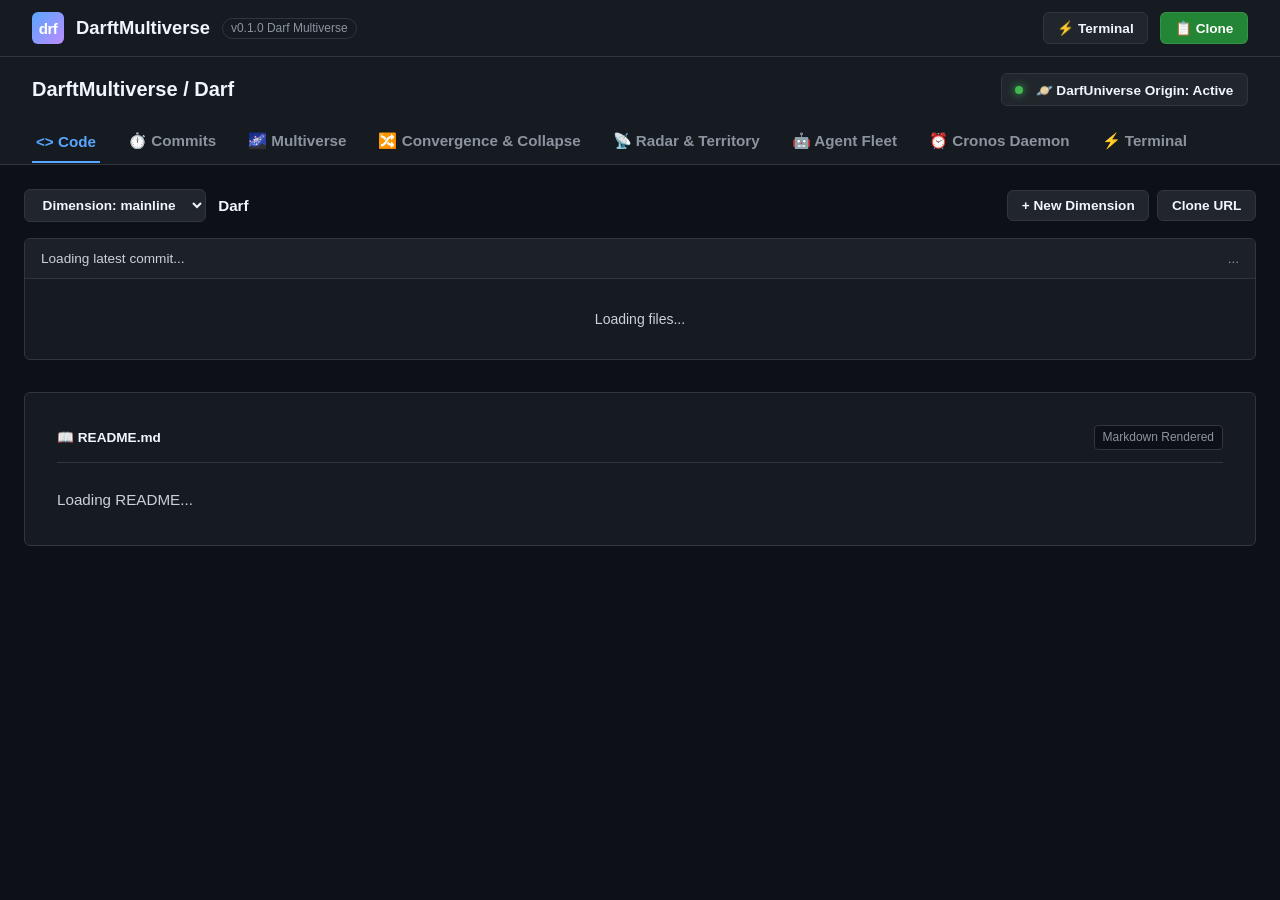
==== crates/daft-cli/src/commands/dashboard.html @ a82fa3f3 "feat(gui): enhance Markdown rendering with full offline GFM parser, tables, code blocks, and Preview" ====
<!DOCTYPE html>
<html lang="en">
<head>
    <meta charset="UTF-8">
    <meta name="viewport" content="width=device-width, initial-scale=1.0">
    <title>DarftMultiverse</title>
    <style>
        :root {
            --bg: #0d1117;
            --header-bg: #161b22;
            --border: #30363d;
            --accent: #58a6ff;
            --accent-glow: rgba(88, 166, 255, 0.25);
            --quantum-violet: #bc8cff;
            --text: #c9d1d9;
            --text-heading: #f0f6fc;
            --text-muted: #8b949e;
            --btn-bg: #21262d;
            --btn-hover: #30363d;
            --btn-primary: #238636;
            --btn-primary-hover: #2ea043;
            --card-bg: #161b22;
            --danger: #f85149;
            --danger-bg: rgba(248, 81, 73, 0.15);
            --success: #3fb950;
            --success-bg: rgba(63, 185, 80, 0.15);
            --code-bg: #0d1117;
        }
        * { box-sizing: border-box; margin: 0; padding: 0; font-family: -apple-system, BlinkMacSystemFont, "Segoe UI", Helvetica, Arial, sans-serif; }
        body { background: var(--bg); color: var(--text); min-height: 100vh; display: flex; flex-direction: column; }

        .gitea-navbar {
            background: var(--header-bg);
            border-bottom: 1px solid var(--border);
            padding: 0.75rem 2rem;
            display: flex;
            justify-content: space-between;
            align-items: center;
        }
        .brand { display: flex; align-items: center; gap: 0.75rem; text-decoration: none; color: var(--text-heading); }
        .brand-logo {
            width: 32px; height: 32px;
            background: linear-gradient(135deg, var(--accent), var(--quantum-violet));
            border-radius: 6px;
            display: flex; align-items: center; justify-content: center;
            font-weight: 800; font-size: 0.95rem; color: #fff;
            letter-spacing: -0.5px;
        }
        .repo-title { font-size: 1.15rem; font-weight: 700; display: flex; align-items: center; gap: 0.5rem; }
        .repo-badge { font-size: 0.75rem; border: 1px solid var(--border); padding: 0.15rem 0.5rem; border-radius: 12px; color: var(--text-muted); }

        .repo-header {
            background: var(--header-bg);
            border-bottom: 1px solid var(--border);
            padding: 1rem 2rem 0 2rem;
        }
        .repo-meta-bar { display: flex; justify-content: space-between; align-items: center; margin-bottom: 1rem; }
        .repo-path { font-size: 1.25rem; font-weight: 700; color: var(--text-heading); }
        .repo-path span { color: var(--text-muted); font-weight: 400; }

        .gitea-tabs {
            display: flex;
            gap: 1.5rem;
            border-bottom: 1px solid transparent;
            overflow-x: auto;
        }
        .tab-btn {
            background: transparent;
            border: none;
            border-bottom: 2px solid transparent;
            color: var(--text-muted);
            font-size: 0.95rem;
            font-weight: 600;
            padding: 0.65rem 0.25rem;
            cursor: pointer;
            display: flex; align-items: center; gap: 0.4rem;
            transition: all 0.2s;
            white-space: nowrap;
        }
        .tab-btn:hover { color: var(--text-heading); }
        .tab-btn.active {
            color: var(--accent);
            border-bottom-color: var(--accent);
        }

        .main-container {
            flex: 1;
            max-width: 1400px;
            width: 100%;
            margin: 1.5rem auto;
            padding: 0 1.5rem;
        }

        .tab-content { display: none; }
        .tab-content.active { display: block; }

        .toolbar {
            display: flex;
            justify-content: space-between;
            align-items: center;
            margin-bottom: 1rem;
            flex-wrap: wrap; gap: 0.75rem;
        }
        .btn {
            background: var(--btn-bg);
            border: 1px solid var(--border);
            color: var(--text-heading);
            padding: 0.45rem 0.85rem;
            border-radius: 6px;
            font-size: 0.85rem;
            font-weight: 600;
            cursor: pointer;
            display: inline-flex; align-items: center; gap: 0.4rem;
            transition: background 0.15s;
        }
        .btn:hover { background: var(--btn-hover); }
        .btn-primary { background: var(--btn-primary); border-color: rgba(240, 246, 252, 0.1); color: #fff; }
        .btn-primary:hover { background: var(--btn-primary-hover); }
        .btn-danger { background: #b62324; border-color: transparent; color: #fff; }

        select.btn { outline: none; }

        .file-box {
            border: 1px solid var(--border);
            border-radius: 6px;
            background: var(--card-bg);
            overflow: hidden;
            margin-bottom: 2rem;
        }
        .file-box-header {
            background: #1c2128;
            padding: 0.75rem 1rem;
            border-bottom: 1px solid var(--border);
            display: flex; justify-content: space-between; align-items: center;
            font-size: 0.85rem;
        }
        .file-table {
            width: 100%;
            border-collapse: collapse;
            font-size: 0.875rem;
        }
        .file-table tr {
            border-bottom: 1px solid var(--border);
            transition: background 0.1s;
        }
        .file-table tr:last-child { border-bottom: none; }
        .file-table tr:hover { background: #1f242c; }
        .file-table td { padding: 0.6rem 1rem; vertical-align: middle; }
        .file-icon { width: 20px; text-align: center; color: var(--text-muted); font-size: 1.05rem; }
        .file-name { font-weight: 500; cursor: pointer; color: var(--accent); }
        .file-name:hover { text-decoration: underline; }
        .file-size { color: var(--text-muted); font-size: 0.8rem; text-align: right; }

        .breadcrumbs {
            display: flex; align-items: center; gap: 0.35rem;
            font-size: 0.95rem; font-weight: 600; color: var(--text-heading);
        }
        .breadcrumb-link { color: var(--accent); cursor: pointer; text-decoration: none; }
        .breadcrumb-link:hover { text-decoration: underline; }

        .code-viewer {
            background: var(--code-bg);
            border: 1px solid var(--border);
            border-radius: 6px;
            overflow: hidden;
            margin-bottom: 2rem;
        }
        .code-header {
            background: #161b22;
            padding: 0.65rem 1rem;
            border-bottom: 1px solid var(--border);
            display: flex; justify-content: space-between; align-items: center;
            font-size: 0.85rem;
        }
        pre.code-content {
            padding: 1rem;
            overflow-x: auto;
            font-family: "SFMono-Regular", Consolas, "Liberation Mono", Menlo, monospace;
            font-size: 0.85rem;
            line-height: 1.5;
            color: #f0f6fc;
        }

        .commit-list { display: flex; flex-direction: column; gap: 0.5rem; }
        .commit-item {
            background: var(--card-bg);
            border: 1px solid var(--border);
            border-radius: 6px;
            padding: 0.85rem 1.25rem;
            display: flex; justify-content: space-between; align-items: center;
            transition: border-color 0.15s;
        }
        .commit-item:hover { border-color: var(--accent); }
        .commit-title { font-weight: 600; color: var(--text-heading); font-size: 0.95rem; margin-bottom: 0.25rem; }
        .commit-meta { font-size: 0.8rem; color: var(--text-muted); }
        .commit-sha {
            font-family: monospace;
            background: rgba(110, 118, 129, 0.2);
            padding: 0.2rem 0.5rem;
            border-radius: 4px;
            font-size: 0.8rem;
            color: var(--accent);
            border: 1px solid var(--border);
        }

        .diff-container {
            background: #0d1117;
            border: 1px solid var(--border);
            border-radius: 6px;
            overflow: hidden;
            margin-top: 1rem;
            font-family: monospace;
            font-size: 0.85rem;
        }
        .diff-header {
            background: #161b22;
            padding: 0.6rem 1rem;
            border-bottom: 1px solid var(--border);
            font-weight: 600;
            display: flex; justify-content: space-between; align-items: center;
        }
        .diff-content {
            padding: 1rem;
            overflow-x: auto;
            white-space: pre-wrap;
            line-height: 1.45;
        }
        .diff-add { background: var(--success-bg); color: #7ee787; display: block; }
        .diff-del { background: var(--danger-bg); color: #ffa198; display: block; }
        .diff-hunk { color: var(--quantum-violet); font-weight: bold; display: block; }

        .terminal-box {
            background: #000;
            border: 1px solid var(--border);
            border-radius: 6px;
            overflow: hidden;
            display: flex; flex-direction: column;
            height: 520px;
        }
        .terminal-header {
            background: #161b22;
            padding: 0.5rem 1rem;
            font-size: 0.8rem;
            border-bottom: 1px solid var(--border);
            display: flex; justify-content: space-between; align-items: center;
        }
        .terminal-body {
            flex: 1;
            padding: 1rem;
            overflow-y: auto;
            font-family: monospace;
            font-size: 0.85rem;
            color: #58a6ff;
            white-space: pre-wrap;
            line-height: 1.5;
        }
        .terminal-input-row {
            display: flex;
            background: #0d1117;
            border-top: 1px solid var(--border);
            padding: 0.5rem 0.75rem;
        }
        .term-input {
            flex: 1;
            background: transparent;
            border: none;
            color: #fff;
            font-family: monospace;
            font-size: 0.9rem;
            outline: none;
        }

        .readme-box {
            border: 1px solid var(--border);
            border-radius: 6px;
            background: var(--card-bg);
            padding: 2rem;
            margin-top: 2rem;
            line-height: 1.6;
        }

        /* Gitea/GitHub-grade Markdown Styling */
        .markdown-body {
            color: var(--text);
            font-size: 0.95rem;
            line-height: 1.7;
            word-wrap: break-word;
        }
        .markdown-body h1, .markdown-body h2, .markdown-body h3, .markdown-body h4 {
            color: var(--text-heading);
            font-weight: 600;
            margin-top: 1.75rem;
            margin-bottom: 0.85rem;
            line-height: 1.3;
        }
        .markdown-body h1 {
            font-size: 1.8rem;
            border-bottom: 1px solid var(--border);
            padding-bottom: 0.5rem;
        }
        .markdown-body h2 {
            font-size: 1.35rem;
            border-bottom: 1px solid var(--border);
            padding-bottom: 0.4rem;
        }
        .markdown-body h3 { font-size: 1.15rem; }
        .markdown-body h4 { font-size: 1rem; }
        .markdown-body p { margin-top: 0; margin-bottom: 1rem; }
        .markdown-body a { color: var(--accent); text-decoration: none; }
        .markdown-body a:hover { text-decoration: underline; }
        .markdown-body strong { color: var(--text-heading); font-weight: 600; }
        .markdown-body hr { border: none; border-top: 1px solid var(--border); margin: 2rem 0; }

        /* Tables */
        .markdown-body .table-container {
            overflow-x: auto;
            margin: 1.25rem 0;
            border: 1px solid var(--border);
            border-radius: 6px;
        }
        .markdown-body table {
            border-collapse: collapse;
            width: 100%;
            display: table;
        }
        .markdown-body th, .markdown-body td {
            padding: 8px 14px;
            border: 1px solid var(--border);
            font-size: 0.9rem;
        }
        .markdown-body th {
            background-color: var(--header-bg);
            color: var(--text-heading);
            font-weight: 600;
        }
        .markdown-body tr:nth-child(2n) {
            background-color: rgba(255, 255, 255, 0.02);
        }

        /* Code Blocks */
        .markdown-body .code-block-wrapper {
            margin: 1.25rem 0;
            border-radius: 6px;
            border: 1px solid var(--border);
            background: #0d1117;
            overflow: hidden;
        }
        .markdown-body .code-block-header {
            display: flex;
            justify-content: space-between;
            align-items: center;
            background: #161b22;
            padding: 0.4rem 0.75rem;
            font-size: 0.75rem;
            color: var(--text-muted);
            border-bottom: 1px solid var(--border);
            font-family: monospace;
        }
        .markdown-body .code-copy-btn {
            background: var(--btn-bg);
            border: 1px solid var(--border);
            color: var(--text);
            padding: 2px 8px;
            border-radius: 4px;
            font-size: 0.75rem;
            cursor: pointer;
        }
        .markdown-body .code-copy-btn:hover {
            background: var(--btn-hover);
            color: #fff;
        }
        .markdown-body pre {
            padding: 1rem;
            margin: 0;
            overflow-x: auto;
            font-family: ui-monospace, SFMono-Regular, Menlo, Monaco, Consolas, monospace;
            font-size: 0.85rem;
            line-height: 1.5;
            color: #e6edf3;
        }
        .markdown-body code {
            font-family: ui-monospace, SFMono-Regular, Menlo, Monaco, Consolas, monospace;
            font-size: 0.85em;
            background: rgba(110, 118, 129, 0.2);
            padding: 0.2em 0.4em;
            border-radius: 4px;
            color: #f0f6fc;
        }
        .markdown-body pre code {
            background: transparent;
            padding: 0;
            border-radius: 0;
        }

        /* Lists */
        .markdown-body ul, .markdown-body ol {
            padding-left: 2rem;
            margin-bottom: 1rem;
        }
        .markdown-body li { margin-bottom: 0.25rem; }
        .markdown-body li.task-list-item {
            list-style-type: none;
            margin-left: -1.25rem;
            display: flex;
            align-items: center;
            gap: 0.5rem;
        }

        /* Blockquotes & Alerts */
        .markdown-body blockquote {
            margin: 1rem 0;
            padding: 0.5rem 1rem;
            border-left: 4px solid var(--border);
            color: var(--text-muted);
            background: rgba(110, 118, 129, 0.05);
            border-radius: 0 6px 6px 0;
        }
        .markdown-body .markdown-alert {
            margin: 1.25rem 0;
            padding: 0.85rem 1rem;
            border-left: 4px solid;
            border-radius: 0 6px 6px 0;
        }
        .markdown-body .alert-title {
            font-weight: 600;
            margin-bottom: 0.35rem;
            font-size: 0.9rem;
        }
        .markdown-body .alert-note {
            border-left-color: #58a6ff;
            background: rgba(56, 139, 253, 0.1);
        }
        .markdown-body .alert-note .alert-title { color: #58a6ff; }
        .markdown-body .alert-tip {
            border-left-color: #3fb950;
            background: rgba(63, 185, 80, 0.1);
        }
        .markdown-body .alert-tip .alert-title { color: #3fb950; }
        .markdown-body .alert-important {
            border-left-color: #bc8cff;
            background: rgba(188, 140, 255, 0.1);
        }
        .markdown-body .alert-important .alert-title { color: #bc8cff; }
        .markdown-body .alert-warning {
            border-left-color: #d29922;
            background: rgba(210, 153, 34, 0.1);
        }
        .markdown-body .alert-warning .alert-title { color: #d29922; }
        .markdown-body .alert-caution {
            border-left-color: #f85149;
            background: rgba(248, 81, 73, 0.1);
        }
        .markdown-body .alert-caution .alert-title { color: #f85149; }

        /* Images & Badges */
        .markdown-body img {
            max-width: 100%;
            border-radius: 4px;
            vertical-align: middle;
            margin: 0.25rem 0;
        }

        /* Toggle button styling */
        .toggle-btn {
            background: transparent;
            border: none;
            color: var(--text-muted);
            padding: 0.25rem 0.75rem;
            font-size: 0.8rem;
            cursor: pointer;
            border-radius: 4px;
        }
        .toggle-btn:hover { color: var(--text-heading); }
        .toggle-btn.active {
            background: var(--btn-bg);
            color: var(--text-heading);
            font-weight: 600;
        }

        .badge-live {
            display: inline-block; width: 8px; height: 8px; border-radius: 50%;
            background: var(--success); margin-right: 6px;
            box-shadow: 0 0 8px var(--success);
        }
    </style>
</head>
<body>
    <!-- Top Navbar (Gitea-style) -->
    <nav class="gitea-navbar">
        <a href="/" class="brand">
            <div class="brand-logo">drf</div>
            <div class="repo-title">DarftMultiverse</div>
            <span class="repo-badge">v0.1.0 Darf Multiverse</span>
        </a>
        <div style="display: flex; align-items: center; gap: 0.75rem;">
            <button class="btn" onclick="switchTab('terminal')">⚡ Terminal</button>
            <button class="btn btn-primary" onclick="copyClone()">📋 Clone</button>
        </div>
    </nav>

    <!-- Repo Subheader -->
    <header class="repo-header">
        <div class="repo-meta-bar">
            <div class="repo-path">
                DarftMultiverse / <strong>Darf</strong>
            </div>
            <div>
                <span class="btn" style="cursor: default;"><span class="badge-live"></span>🪐 DarfUniverse Origin: Active</span>
            </div>
        </div>

        <!-- Gitea Tabs -->
        <div class="gitea-tabs">
            <button class="tab-btn active" id="tab-code" onclick="switchTab('code')">&lt;&gt; Code</button>
            <button class="tab-btn" id="tab-commits" onclick="switchTab('commits')">⏱️ Commits</button>
            <button class="tab-btn" id="tab-multiverse" onclick="switchTab('multiverse')">🌌 Multiverse</button>
            <button class="tab-btn" id="tab-convergence" onclick="switchTab('convergence')">🔀 Convergence &amp; Collapse</button>
            <button class="tab-btn" id="tab-radar" onclick="switchTab('radar')">📡 Radar &amp; Territory</button>
            <button class="tab-btn" id="tab-agents" onclick="switchTab('agents')">🤖 Agent Fleet</button>
            <button class="tab-btn" id="tab-cronos" onclick="switchTab('cronos')">⏰ Cronos Daemon</button>
            <button class="tab-btn" id="tab-terminal" onclick="switchTab('terminal')">⚡ Terminal</button>
        </div>
    </header>

    <!-- Main Tab Viewers -->
    <main class="main-container">
        <!-- TAB 1: CODE BROWSER (Gitea-style) -->
        <section id="view-code" class="tab-content active">
            <div class="toolbar">
                <div style="display: flex; align-items: center; gap: 0.75rem;">
                    <!-- Dimension Switcher Dropdown -->
                    <select class="btn" id="dimSelect" onchange="changeDimension(this.value)">
                        <option value="mainline">Dimension: mainline</option>
                    </select>
                    <!-- Breadcrumbs -->
                    <div class="breadcrumbs" id="breadcrumbsBar">
                        <span>Darf</span>
                    </div>
                </div>
                <div style="display: flex; gap: 0.5rem;">
                    <button class="btn" onclick="promptNewDim()">+ New Dimension</button>
                    <button class="btn" onclick="copyCloneCmd()">Clone URL</button>
                </div>
            </div>

            <!-- File Table / Code View -->
            <div id="fileBrowserView" class="file-box">
                <div class="file-box-header">
                    <span id="latestCommitHeader">Loading latest commit...</span>
                    <span id="fileCountBadge" style="color: var(--text-muted);">...</span>
                </div>
                <table class="file-table" id="fileTable">
                    <tbody>
                        <tr><td colspan="3" style="text-align: center; padding: 2rem;">Loading files...</td></tr>
                    </tbody>
                </table>
            </div>

            <!-- Single File Blob Viewer (Hidden by default) -->
            <div id="codeViewer" class="code-viewer" style="display: none;">
                <div class="code-header">
                    <div style="display: flex; align-items: center; gap: 0.75rem;">
                        <span id="codeFileName" style="font-weight: 600;">file</span>
                        <div id="mdViewToggle" style="display: none; background: var(--bg); border: 1px solid var(--border); border-radius: 6px; overflow: hidden; padding: 2px;">
                            <button class="toggle-btn active" id="btnPreview" onclick="setMarkdownMode('preview')">👁️ Preview</button>
                            <button class="toggle-btn" id="btnRaw" onclick="setMarkdownMode('raw')">📝 Source</button>
                        </div>
                    </div>
                    <div>
                        <span id="codeFileMeta" style="color: var(--text-muted); margin-right: 1rem;"></span>
                        <button class="btn" style="padding: 0.2rem 0.5rem; font-size: 0.75rem;" onclick="copyCodeContent()">Copy</button>
                        <button class="btn" style="padding: 0.2rem 0.5rem; font-size: 0.75rem;" onclick="closeCodeViewer()">Close</button>
                    </div>
                </div>
                <div id="markdownContent" class="markdown-body" style="display: none; padding: 2rem; background: var(--card-bg); border-top: 1px solid var(--border);"></div>
                <pre class="code-content" id="codeContent"></pre>
            </div>

            <!-- Rendered Readme -->
            <div class="readme-box" id="readmeSection">
                <div style="display: flex; justify-content: space-between; align-items: center; font-size: 0.85rem; color: var(--text-muted); margin-bottom: 1.5rem; border-bottom: 1px solid var(--border); padding-bottom: 0.75rem;">
                    <span style="font-weight: 600; color: var(--text-heading);">📖 README.md</span>
                    <span style="font-size: 0.75rem; color: var(--text-muted); background: var(--bg); border: 1px solid var(--border); padding: 2px 8px; border-radius: 4px;">Markdown Rendered</span>
                </div>
                <div id="readmeBody" class="markdown-body">Loading README...</div>
            </div>
        </section>

        <!-- TAB 2: COMMITS (Gitea-style) -->
        <section id="view-commits" class="tab-content">
            <div class="toolbar">
                <div style="font-size: 1.1rem; font-weight: 600;">Commit History</div>
                <button class="btn" onclick="loadCommits()">Refresh</button>
            </div>
            <div class="commit-list" id="commitList">
                <div style="padding: 2rem; text-align: center; color: var(--text-muted);">Loading commits...</div>
            </div>
            <div id="diffViewerBox" class="diff-container" style="display: none;">
                <div class="diff-header">
                    <span id="diffViewerTitle">Commit Myers Diff</span>
                    <button class="btn" style="padding: 0.2rem 0.5rem; font-size: 0.75rem;" onclick="closeDiffViewer()">Close</button>
                </div>
                <div class="diff-content" id="diffViewerContent"></div>
            </div>
        </section>

        <!-- TAB 3: MULTIVERSE GRAPH -->
        <section id="view-multiverse" class="tab-content">
            <div class="toolbar">
                <div style="font-size: 1.1rem; font-weight: 600;">Multiverse Spacetime DAG</div>
                <div style="display: flex; gap: 0.5rem;">
                    <button class="btn" onclick="runCmd('timeline')">drf timeline</button>
                    <button class="btn" onclick="promptNewDim()">+ New Dimension</button>
                    <button class="btn" onclick="runCmd('collapse')">Collapse Wavefunction</button>
                </div>
            </div>
            <div style="height: 440px; background: #050811; border: 1px solid var(--border); border-radius: 6px; position: relative;">
                <canvas id="multiverseCanvas" style="width: 100%; height: 100%;"></canvas>
            </div>
        </section>

        <!-- TAB 4: CONVERGENCE & COLLAPSE (PR EQUIVALENT) -->
        <section id="view-convergence" class="tab-content">
            <div class="toolbar">
                <div style="font-size: 1.1rem; font-weight: 600;">Parallel Convergence &amp; Wavefunction Collapse</div>
                <div style="display: flex; gap: 0.5rem;">
                    <button class="btn" onclick="runCmd('foresee')">🔮 Dry-Run Conflict Check</button>
                </div>
            </div>
            <div style="display: grid; grid-template-columns: 1fr 1fr; gap: 1.5rem;">
                <div class="file-box" style="padding: 1.5rem;">
                    <h3 style="margin-bottom: 0.75rem;">🌌 Wavefunction Collapse</h3>
                    <p style="font-size: 0.85rem; color: var(--text-muted); margin-bottom: 1.25rem;">
                        Collapse all concurrent active dimensions down into mainline, applying 3-way reconciliation across spacetime.
                    </p>
                    <button class="btn btn-primary" onclick="runCmd('collapse')">Execute drf collapse</button>
                </div>
                <div class="file-box" style="padding: 1.5rem;">
                    <h3 style="margin-bottom: 0.75rem;">🔀 Multi-Dimension Convergence</h3>
                    <p style="font-size: 0.85rem; color: var(--text-muted); margin-bottom: 1.25rem;">
                        Converge specific parallel dimensions into a unified target branch.
                    </p>
                    <div style="display: flex; gap: 0.5rem; margin-bottom: 1rem;">
                        <input type="text" id="convergeSourceInput" class="btn" style="flex: 1; text-align: left;" placeholder="Source dimension (e.g. agent-quantum)">
                        <input type="text" id="convergeTargetInput" class="btn" style="flex: 1; text-align: left;" placeholder="Target (e.g. mainline)">
                    </div>
                    <button class="btn" onclick="executeConverge()">Execute drf converge</button>
                </div>
            </div>
        </section>

        <!-- TAB 5: RADAR & TERRITORY -->
        <section id="view-radar" class="tab-content">
            <div class="toolbar">
                <div style="font-size: 1.1rem; font-weight: 600;">Cross-Dimensional Radar &amp; Territory Claims</div>
                <div style="display: flex; gap: 0.5rem;">
                    <button class="btn" onclick="runCmd('radar --hot')">📡 Radar --hot</button>
                    <button class="btn" onclick="runCmd('foresee')">🔮 Foresee</button>
                    <button class="btn" onclick="runCmd('entropy')">⚡ Entropy</button>
                    <button class="btn" onclick="promptClaim()">🔒 Claim Path</button>
                    <button class="btn" onclick="promptFence()">🚧 Fence Path</button>
                </div>
            </div>
            <div style="display: grid; grid-template-columns: 1fr 1fr; gap: 1.5rem;">
                <div class="file-box" style="padding: 1.25rem;">
                    <h3 style="margin-bottom: 0.75rem;">🔒 Claimed Territories</h3>
                    <div id="territoryClaimsList" style="font-size: 0.85rem; color: var(--text-muted); line-height: 1.6;">None</div>
                </div>
                <div class="file-box" style="padding: 1.25rem;">
                    <h3 style="margin-bottom: 0.75rem;">🚧 Boundary Fences</h3>
                    <div id="territoryFencesList" style="font-size: 0.85rem; color: var(--text-muted); line-height: 1.6;">None</div>
                </div>
            </div>
        </section>

        <!-- TAB 6: AGENT FLEET -->
        <section id="view-agents" class="tab-content">
            <div class="toolbar">
                <div style="font-size: 1.1rem; font-weight: 600;">AI &amp; Human Agent Fleet</div>
                <div style="display: flex; gap: 0.5rem;">
                    <button class="btn" onclick="promptRegisterAgent()">+ Register Agent</button>
                    <button class="btn" onclick="promptSendMessage()">✉️ Dispatch Message</button>
                </div>
            </div>
            <div class="file-box" id="agentFleetBox" style="padding: 1rem;">
                Loading fleet...
            </div>
        </section>

        <!-- TAB 7: CRONOS DAEMON -->
        <section id="view-cronos" class="tab-content">
            <div class="toolbar">
                <div style="font-size: 1.1rem; font-weight: 600;">Cronos Autonomous 3-Way Sync Daemon</div>
                <div style="display: flex; gap: 0.5rem;">
                    <button class="btn btn-primary" onclick="runCmd('cronos start')">Start Daemon</button>
                    <button class="btn btn-danger" onclick="runCmd('cronos stop')">Stop Daemon</button>
                    <button class="btn" onclick="runCmd('cronos log')">View Event Log</button>
                </div>
            </div>
            <div class="file-box" style="padding: 1.5rem;">
                <p style="margin-bottom: 1rem; color: var(--text-muted);">Continuous 3-way tree convergence engine operating across parallel dimensions.</p>
                <div id="cronosStatusText" style="font-size: 0.95rem; margin-bottom: 1rem; font-weight: 600;">Daemon status: Checking...</div>
                <div style="background: #0d1117; padding: 1rem; border-radius: 6px; border: 1px solid var(--border); font-family: monospace; font-size: 0.85rem;">
                    Strategy: 3-way recursive continuous convergence<br>
                    State: Autonomous background observer
                </div>
            </div>
        </section>

        <!-- TAB 8: TERMINAL -->
        <section id="view-terminal" class="tab-content">
            <div class="terminal-box">
                <div class="terminal-header">
                    <span>⚡ DarftMultiverse Interactive Console</span>
                    <span id="termStatus" style="color: var(--success); font-weight: bold;">READY</span>
                </div>
                <div class="terminal-body" id="termBody">DarftMultiverse v0.1.0 Ready. Type any Darf command (e.g. status, radar, foresee, timeline, dimension)</div>
                <div class="terminal-input-row">
                    <span style="color: var(--quantum-violet); font-weight: 700; margin-right: 0.5rem;">drf$</span>
                    <input type="text" class="term-input" id="termInput" placeholder="Enter command..." autofocus>
                </div>
            </div>
        </section>
    </main>

    <script>
        let currentPath = "";
        let currentDim = "__ACTIVE_DIM__";
        const rawReadme = __README_JSON__;

        function switchTab(tabId) {
            document.querySelectorAll('.tab-btn').forEach(b => b.classList.remove('active'));
            document.querySelectorAll('.tab-content').forEach(c => c.classList.remove('active'));

            const btn = document.getElementById(`tab-${tabId}`);
            const view = document.getElementById(`view-${tabId}`);
            if (btn) btn.classList.add('active');
            if (view) view.classList.add('active');

            if (tabId === 'multiverse') {
                fetchState();
            } else if (tabId === 'commits') {
                loadCommits();
            }
        }

        async function loadTree(path = "") {
            currentPath = path;
            renderBreadcrumbs(path);
            try {
                const res = await fetch(`/api/tree?path=${encodeURIComponent(path)}`);
                const data = await res.json();
                const tbody = document.querySelector('#fileTable tbody');
                tbody.innerHTML = '';

                if (path !== "") {
                    const parentPath = path.includes('/') ? path.substring(0, path.lastIndexOf('/')) : '';
                    const tr = document.createElement('tr');
                    tr.innerHTML = `
                        <td class="file-icon">📁</td>
                        <td class="file-name" onclick="loadTree('${parentPath}')">..</td>
                        <td class="file-size"></td>
                    `;
                    tbody.appendChild(tr);
                }

                data.entries.forEach(e => {
                    const tr = document.createElement('tr');
                    tr.innerHTML = `
                        <td class="file-icon">${e.is_dir ? '📁' : '📄'}</td>
                        <td class="file-name" onclick="${e.is_dir ? `loadTree('${e.path}')` : `loadBlob('${e.path}')`}">${e.name}</td>
                        <td class="file-size">${e.is_dir ? '-' : formatBytes(e.size)}</td>
                    `;
                    tbody.appendChild(tr);
                });

                document.getElementById('fileCountBadge').textContent = `${data.entries.length} items`;
            } catch (err) {
                console.error("Failed to load tree:", err);
            }
        }

        function renderBreadcrumbs(path) {
            const bar = document.getElementById('breadcrumbsBar');
            bar.innerHTML = `<span class="breadcrumb-link" onclick="loadTree('')">Darf</span>`;
            if (!path) return;

            const parts = path.split('/');
            let accumulated = '';
            parts.forEach((p, idx) => {
                accumulated += (idx > 0 ? '/' : '') + p;
                const pathCopy = accumulated;
                bar.innerHTML += ` / <span class="breadcrumb-link" onclick="loadTree('${pathCopy}')">${p}</span>`;
            });
        }

        let currentBlobData = null;
        let currentBlobPath = null;
        let currentMarkdownMode = 'preview';

        async function loadBlob(filePath) {
            try {
                const res = await fetch(`/api/blob?path=${encodeURIComponent(filePath)}`);
                const data = await res.json();
                if (data.content !== undefined) {
                    currentBlobData = data;
                    currentBlobPath = filePath;
                    document.getElementById('fileBrowserView').style.display = 'none';
                    document.getElementById('readmeSection').style.display = 'none';
                    document.getElementById('codeViewer').style.display = 'block';
                    document.getElementById('codeFileName').textContent = filePath;
                    document.getElementById('codeFileMeta').textContent = `${data.lines} lines | ${formatBytes(data.size)}`;
                    document.getElementById('codeContent').textContent = data.content;

                    const isMd = filePath.toLowerCase().endsWith('.md') || filePath.toLowerCase().endsWith('.markdown');
                    const toggleBox = document.getElementById('mdViewToggle');
                    const mdContainer = document.getElementById('markdownContent');
                    const rawPre = document.getElementById('codeContent');

                    if (isMd) {
                        toggleBox.style.display = 'flex';
                        setMarkdownMode(currentMarkdownMode);
                    } else {
                        toggleBox.style.display = 'none';
                        mdContainer.style.display = 'none';
                        rawPre.style.display = 'block';
                    }
                }
            } catch (e) {
                console.error(e);
            }
        }

        function setMarkdownMode(mode) {
            currentMarkdownMode = mode;
            const btnPrev = document.getElementById('btnPreview');
            const btnRaw = document.getElementById('btnRaw');
            const mdContainer = document.getElementById('markdownContent');
            const rawPre = document.getElementById('codeContent');

            if (!btnPrev || !btnRaw || !mdContainer || !rawPre) return;

            if (mode === 'preview') {
                btnPrev.classList.add('active');
                btnRaw.classList.remove('active');
                mdContainer.innerHTML = parseMarkdown(currentBlobData ? currentBlobData.content : '');
                mdContainer.style.display = 'block';
                rawPre.style.display = 'none';
            } else {
                btnRaw.classList.add('active');
                btnPrev.classList.remove('active');
                mdContainer.style.display = 'none';
                rawPre.style.display = 'block';
            }
        }

        function closeCodeViewer() {
            document.getElementById('codeViewer').style.display = 'none';
            document.getElementById('fileBrowserView').style.display = 'block';
            document.getElementById('readmeSection').style.display = 'block';
        }

        function copyCodeContent() {
            const text = document.getElementById('codeContent').textContent;
            navigator.clipboard.writeText(text);
            alert("Code copied to clipboard!");
        }

        async function loadCommits() {
            try {
                const res = await fetch('/api/commits');
                const data = await res.json();
                const list = document.getElementById('commitList');
                list.innerHTML = '';
                if (!data.commits || data.commits.length === 0) {
                    list.innerHTML = '<div style="padding: 2rem; text-align: center;">No commits found</div>';
                    return;
                }
                data.commits.forEach(c => {
                    const div = document.createElement('div');
                    div.className = 'commit-item';
                    div.innerHTML = `
                        <div>
                            <div class="commit-title">${c.message || 'No commit message'}</div>
                            <div class="commit-meta">${c.author || 'Author'} &bull; ${c.date || ''}</div>
                        </div>
                        <div style="display: flex; gap: 0.5rem; align-items: center;">
                            <span class="commit-sha">${c.hash ? c.hash.substring(0, 10) : ''}</span>
                            <button class="btn" style="padding: 0.2rem 0.5rem; font-size: 0.75rem;" onclick="viewCommitDiff('${c.hash}')">Myers Diff</button>
                        </div>
                    `;
                    list.appendChild(div);
                });

                if (data.commits[0]) {
                    document.getElementById('latestCommitHeader').innerHTML = `
                        <strong>${data.commits[0].author || 'Author'}</strong>: ${data.commits[0].message || ''}
                        <span class="commit-sha" style="margin-left: 0.5rem;">${data.commits[0].hash.substring(0, 7)}</span>
                    `;
                }
            } catch (e) {
                console.error(e);
            }
        }

        async function viewCommitDiff(hash) {
            try {
                const res = await fetch(`/api/commit?hash=${hash}`);
                const data = await res.json();
                const box = document.getElementById('diffViewerBox');
                const content = document.getElementById('diffViewerContent');
                box.style.display = 'block';
                document.getElementById('diffViewerTitle').textContent = `Commit Myers Diff: ${hash.substring(0, 10)}`;

                let formatted = '';
                const lines = (data.output || '').split('\n');
                lines.forEach(l => {
                    if (l.startsWith('+') && !l.startsWith('+++')) {
                        formatted += `<span class="diff-add">${escapeHtml(l)}</span>\n`;
                    } else if (l.startsWith('-') && !l.startsWith('---')) {
                        formatted += `<span class="diff-del">${escapeHtml(l)}</span>\n`;
                    } else if (l.startsWith('@@')) {
                        formatted += `<span class="diff-hunk">${escapeHtml(l)}</span>\n`;
                    } else {
                        formatted += `${escapeHtml(l)}\n`;
                    }
                });
                content.innerHTML = formatted || 'No diff output.';
                box.scrollIntoView({ behavior: 'smooth' });
            } catch (e) {
                console.error(e);
            }
        }

        function closeDiffViewer() {
            document.getElementById('diffViewerBox').style.display = 'none';
        }

        function escapeHtml(str) {
            return str.replace(/&/g, '&amp;').replace(/</g, '&lt;').replace(/>/g, '&gt;');
        }

        async function fetchState() {
            try {
                const res = await fetch('/api/state');
                const state = await res.json();
                currentDim = state.active_dimension;

                // Populate Dim Select
                const sel = document.getElementById('dimSelect');
                sel.innerHTML = '';
                state.dimensions.forEach(d => {
                    const opt = document.createElement('option');
                    opt.value = d.name;
                    opt.textContent = `Dimension: ${d.name} ${d.is_active ? '★' : ''}`;
                    if (d.is_active) opt.selected = true;
                    sel.appendChild(opt);
                });

                // Territory
                const claims = Object.keys(state.territory.claims || {});
                document.getElementById('territoryClaimsList').innerHTML = claims.length > 0
                    ? claims.map(c => `<div>🔒 <code>${c}</code> (claimed) <button class="btn" style="padding: 0.1rem 0.4rem; font-size: 0.7rem; margin-left: 0.5rem;" onclick="runCmd('yield ${c}')">Yield</button></div>`).join('')
                    : 'No active file claims.';
                const fences = state.territory.fences || [];
                document.getElementById('territoryFencesList').innerHTML = fences.length > 0
                    ? fences.map(f => `<div>🚧 <code>${f}</code> (hard boundary fence)</div>`).join('')
                    : 'No active boundary fences.';

                // Agents
                const fleetBox = document.getElementById('agentFleetBox');
                if (state.agents && state.agents.length > 0) {
                    fleetBox.innerHTML = state.agents.map(a => `
                        <div style="display: flex; justify-content: space-between; align-items: center; padding: 0.6rem 0; border-bottom: 1px solid var(--border);">
                            <div>
                                <span>🤖 <strong>${a.name || a.agent_type || 'agent'}</strong> <span class="repo-badge">${a.agent_type || 'ai'}</span></span>
                                <div style="color: var(--text-muted); font-size: 0.8rem; margin-top: 0.2rem;">Dimension: <code>${a.dimension || 'mainline'}</code></div>
                            </div>
                            <div style="display: flex; gap: 0.5rem;">
                                <button class="btn" style="padding: 0.2rem 0.5rem; font-size: 0.75rem;" onclick="runCmd('agent read ${a.name || a.agent_type}')">Mailbox</button>
                                <button class="btn" style="padding: 0.2rem 0.5rem; font-size: 0.75rem;" onclick="runCmd('heartbeat')">Heartbeat</button>
                            </div>
                        </div>
                    `).join('');
                } else {
                    fleetBox.innerHTML = '<div style="color: var(--text-muted); padding: 1rem 0;">No agents registered. Click "+ Register Agent" to recruit an AI agent.</div>';
                }

                // Cronos
                document.getElementById('cronosStatusText').innerHTML = `Status: ${state.cronos.running ? '<span style="color: var(--success);"><span class="badge-live"></span>RUNNING (Autonomous 3-way sync active)</span>' : '<span style="color: var(--text-muted);">STANDBY (Stopped)</span>'}`;

                drawMultiverseGraph(state.dimensions);
            } catch (e) {
                console.error(e);
            }
        }

        function drawMultiverseGraph(dimensions) {
            const canvas = document.getElementById('multiverseCanvas');
            if (!canvas) return;
            const ctx = canvas.getContext('2d');
            canvas.width = canvas.parentElement.clientWidth;
            canvas.height = canvas.parentElement.clientHeight;

            ctx.clearRect(0, 0, canvas.width, canvas.height);
            const startX = 60;
            const endX = canvas.width - 60;
            const count = Math.max(dimensions.length, 2);
            const gapY = (canvas.height - 70) / count;

            dimensions.forEach((d, idx) => {
                const y = 60 + idx * gapY;
                ctx.strokeStyle = d.is_active ? '#58a6ff' : '#30363d';
                ctx.lineWidth = d.is_active ? 4 : 2;
                ctx.beginPath();
                ctx.moveTo(startX, y);
                ctx.lineTo(endX, y);
                ctx.stroke();

                if (idx > 0) {
                    ctx.strokeStyle = 'rgba(188, 140, 255, 0.4)';
                    ctx.setLineDash([4, 4]);
                    ctx.beginPath();
                    ctx.moveTo(startX + 40, 60);
                    ctx.bezierCurveTo(startX + 80, 60, startX + 60, y, startX + 120, y);
                    ctx.stroke();
                    ctx.setLineDash([]);
                }

                [startX + 40, startX + 180, startX + 340, endX - 60].forEach((nx) => {
                    ctx.fillStyle = d.is_active ? '#58a6ff' : '#6e7681';
                    ctx.beginPath();
                    ctx.arc(nx, y, d.is_active ? 6 : 4, 0, Math.PI * 2);
                    ctx.fill();
                });

                ctx.fillStyle = d.is_active ? '#58a6ff' : '#8b949e';
                ctx.font = 'bold 12px monospace';
                ctx.fillText(`${d.name} ${d.is_active ? '★ ACTIVE' : ''}`, startX, y - 10);
            });
        }

        async function runCmd(cmd) {
            switchTab('terminal');
            const term = document.getElementById('termBody');
            term.textContent += `\n$ drf ${cmd}\n`;
            term.scrollTop = term.scrollHeight;
            document.getElementById('termStatus').textContent = 'RUNNING...';

            try {
                const res = await fetch('/api/exec', {
                    method: 'POST',
                    headers: { 'Content-Type': 'application/json' },
                    body: JSON.stringify({ command: cmd })
                });
                const data = await res.json();
                if (data.stdout) term.textContent += data.stdout;
                if (data.stderr) term.textContent += `[ERR] ${data.stderr}`;
                term.scrollTop = term.scrollHeight;
                fetchState();
            } catch (e) {
                term.textContent += `[ERROR] Failed: ${e}\n`;
            } finally {
                document.getElementById('termStatus').textContent = 'READY';
            }
        }

        document.getElementById('termInput').addEventListener('keydown', (e) => {
            if (e.key === 'Enter') {
                const val = e.target.value.trim();
                if (val) {
                    runCmd(val);
                    e.target.value = '';
                }
            }
        });

        function changeDimension(name) {
            runCmd(`dimension enter ${name}`);
        }

        function promptNewDim() {
            const n = prompt("New Dimension Name:");
            if (n) runCmd(`dimension create ${n}`);
        }

        function promptRegisterAgent() {
            const a = prompt("Agent ID:");
            if (a) runCmd(`agent register ${a} --type ai`);
        }

        function promptSendMessage() {
            const to = prompt("Recipient Agent ID:");
            const msg = prompt("Message content:");
            if (to && msg) runCmd(`agent send ${to} "${msg}"`);
        }

        function promptClaim() {
            const p = prompt("Path to claim exclusively:");
            if (p) runCmd(`claim ${p}`);
        }

        function promptFence() {
            const p = prompt("Path to erect hard boundary fence on:");
            if (p) runCmd(`fence ${p}`);
        }

        function executeConverge() {
            const src = document.getElementById('convergeSourceInput').value.trim();
            const tgt = document.getElementById('convergeTargetInput').value.trim();
            if (src && tgt) {
                runCmd(`converge ${src} ${tgt}`);
            } else {
                alert("Please enter both source and target dimensions.");
            }
        }

        function copyClone() {
            navigator.clipboard.writeText("drf clone /Users/pathomphongphiphatsuriyawong/Workspace/DaftUniverse");
            alert("Copied: drf clone /Users/pathomphongphiphatsuriyawong/Workspace/DaftUniverse");
        }

        function copyCloneCmd() {
            copyClone();
        }

        function formatBytes(b) {
            if (b < 1024) return b + ' B';
            if (b < 1048576) return (b / 1024).toFixed(1) + ' KB';
            return (b / 1048576).toFixed(1) + ' MB';
        }

        function escapeHtml(str) {
            if (!str) return '';
            return str
                .replace(/&/g, '&amp;')
                .replace(/</g, '&lt;')
                .replace(/>/g, '&gt;')
                .replace(/"/g, '&quot;')
                .replace(/'/g, '&#039;');
        }

        function copySnippet(btn) {
            const wrapper = btn.closest('.code-block-wrapper');
            if (!wrapper) return;
            const code = wrapper.querySelector('code').textContent;
            navigator.clipboard.writeText(code);
            const orig = btn.textContent;
            btn.textContent = 'Copied!';
            setTimeout(() => { btn.textContent = orig; }, 1500);
        }

        function parseInline(str) {
            if (!str) return '';
            let s = escapeHtml(str);

            // Images inside links (Shields.io badges): [![alt](img)](url)
            s = s.replace(/\[!\[(.*?)\]\((.*?)\)\]\((.*?)\)/g, '<a href="$3" target="_blank" rel="noopener noreferrer"><img alt="$1" src="$2" /></a>');

            // Images: ![alt](url)
            s = s.replace(/!\[(.*?)\]\((.*?)\)/g, '<img alt="$1" src="$2" />');

            // Standard links: [text](url)
            s = s.replace(/\[(.*?)\]\((.*?)\)/g, '<a href="$2" target="_blank" rel="noopener noreferrer">$1</a>');

            // Inline code: `code`
            s = s.replace(/`([^`]+)`/g, '<code>$1</code>');

            // Bold + Italic: ***text***
            s = s.replace(/\*\*\*(.*?)\*\*\*/g, '<strong><em>$1</em></strong>');

            // Bold: **text** or __text__
            s = s.replace(/\*\*(.*?)\*\*/g, '<strong>$1</strong>');
            s = s.replace(/__(.*?)__/g, '<strong>$1</strong>');

            // Italic: *text* or _text_
            s = s.replace(/\*([^*\n]+)\*/g, '<em>$1</em>');
            s = s.replace(/_([^_\n]+)_/g, '<em>$1</em>');

            // Strikethrough: ~~text~~
            s = s.replace(/~~(.*?)~~/g, '<del>$1</del>');

            // Inline math: $formula$
            s = s.replace(/\$([^$\n]+)\$/g, '<code style="color: var(--quantum-violet); font-style: italic;">$$1$</code>');

            return s;
        }

        function parseMarkdown(md) {
            if (!md) return '';

            // 1. Extract and preserve fenced code blocks
            const codeBlocks = [];
            let text = md.replace(/```([a-zA-Z0-9_-]*)\n([\s\S]*?)```/g, (match, lang, code) => {
                const id = `__CODE_BLOCK_${codeBlocks.length}__`;
                codeBlocks.push({ lang: lang ? lang.trim() : 'text', code: code.replace(/\n$/, '') });
                return id;
            });

            // 2. Extract and preserve math blocks ($$ ... $$)
            const mathBlocks = [];
            text = text.replace(/\$\$([\s\S]*?)\$\$/g, (match, math) => {
                const id = `__MATH_BLOCK_${mathBlocks.length}__`;
                mathBlocks.push(math.trim());
                return id;
            });

            // 3. Process line-by-line
            const lines = text.split('\n');
            const out = [];
            let inTable = false;
            let tableAligns = [];
            let inList = false;
            let listType = 'ul';
            let inBlockquote = false;
            let bqLines = [];

            function flushBlockquote() {
                if (bqLines.length === 0) return;
                const bqRaw = bqLines.join(' ');
                const alertMatch = bqRaw.match(/^\[!(NOTE|TIP|IMPORTANT|WARNING|CAUTION)\]\s*(.*)$/i);
                if (alertMatch) {
                    const type = alertMatch[1].toUpperCase();
                    const body = parseInline(alertMatch[2].trim());
                    const titles = { NOTE: 'ℹ️ Note', TIP: '💡 Tip', IMPORTANT: '❗ Important', WARNING: '⚠️ Warning', CAUTION: '🛑 Caution' };
                    out.push(`<div class="markdown-alert alert-${type.toLowerCase()}"><div class="alert-title">${titles[type] || type}</div><div>${body}</div></div>`);
                } else {
                    out.push(`<blockquote>${parseInline(bqRaw)}</blockquote>`);
                }
                bqLines = [];
                inBlockquote = false;
            }

            function flushList() {
                if (inList) {
                    out.push(`</${listType}>`);
                    inList = false;
                }
            }

            function flushTable() {
                if (inTable) {
                    out.push('</tbody></table></div>');
                    inTable = false;
                    tableAligns = [];
                }
            }

            for (let i = 0; i < lines.length; i++) {
                let line = lines[i];

                // Fenced code block or math block placeholder
                if (line.trim().startsWith('__CODE_BLOCK_') || line.trim().startsWith('__MATH_BLOCK_')) {
                    flushBlockquote();
                    flushList();
                    flushTable();
                    out.push(line.trim());
                    continue;
                }

                // Horizontal Rule
                if (/^(?:---|\*\*\*|___)\s*$/.test(line)) {
                    flushBlockquote();
                    flushList();
                    flushTable();
                    out.push('<hr>');
                    continue;
                }

                // Headings
                const headingMatch = line.match(/^(#{1,6})\s+(.*)$/);
                if (headingMatch) {
                    flushBlockquote();
                    flushList();
                    flushTable();
                    const level = headingMatch[1].length;
                    const headingText = parseInline(headingMatch[2].trim());
                    out.push(`<h${level}>${headingText}</h${level}>`);
                    continue;
                }

                // Blockquotes & Alerts
                const bqMatch = line.match(/^>\s?(.*)$/);
                if (bqMatch) {
                    flushList();
                    flushTable();
                    inBlockquote = true;
                    bqLines.push(bqMatch[1]);
                    continue;
                } else if (inBlockquote) {
                    flushBlockquote();
                }

                // GFM Pipe Tables
                const isTableLine = line.trim().startsWith('|') && line.trim().endsWith('|');
                if (isTableLine) {
                    flushBlockquote();
                    flushList();
                    const cells = line.trim().slice(1, -1).split('|').map(c => c.trim());

                    // Check if delimiter row: | :--- | ---: | :---: |
                    const isSepRow = cells.length > 0 && cells.every(c => /^:?-+:?$/.test(c));
                    if (isSepRow) {
                        tableAligns = cells.map(c => {
                            if (c.startsWith(':') && c.endsWith(':')) return 'center';
                            if (c.endsWith(':')) return 'right';
                            return 'left';
                        });
                        continue;
                    }

                    if (!inTable) {
                        inTable = true;
                        out.push('<div class="table-container"><table><thead><tr>');
                        cells.forEach((c, idx) => {
                            const align = tableAligns[idx] || 'left';
                            out.push(`<th style="text-align: ${align}">${parseInline(c)}</th>`);
                        });
                        out.push('</tr></thead><tbody>');
                    } else {
                        out.push('<tr>');
                        cells.forEach((c, idx) => {
                            const align = tableAligns[idx] || 'left';
                            out.push(`<td style="text-align: ${align}">${parseInline(c)}</td>`);
                        });
                        out.push('</tr>');
                    }
                    continue;
                } else if (inTable) {
                    flushTable();
                }

                // Task list items
                const taskMatch = line.match(/^[-*]\s+\[([ xX])\]\s+(.*)$/);
                if (taskMatch) {
                    flushBlockquote();
                    flushTable();
                    if (!inList || listType !== 'ul') {
                        flushList();
                        inList = true;
                        listType = 'ul';
                        out.push('<ul>');
                    }
                    const checked = taskMatch[1].toLowerCase() === 'x' ? 'checked' : '';
                    out.push(`<li class="task-list-item"><input type="checkbox" ${checked} disabled style="margin: 0; vertical-align: middle;"> <span>${parseInline(taskMatch[2])}</span></li>`);
                    continue;
                }

                // Unordered lists
                const ulMatch = line.match(/^[-*]\s+(.*)$/);
                if (ulMatch) {
                    flushBlockquote();
                    flushTable();
                    if (!inList || listType !== 'ul') {
                        flushList();
                        inList = true;
                        listType = 'ul';
                        out.push('<ul>');
                    }
                    out.push(`<li>${parseInline(ulMatch[1])}</li>`);
                    continue;
                }

                // Ordered lists
                const olMatch = line.match(/^(\d+)\.\s+(.*)$/);
                if (olMatch) {
                    flushBlockquote();
                    flushTable();
                    if (!inList || listType !== 'ol') {
                        flushList();
                        inList = true;
                        listType = 'ol';
                        out.push('<ol>');
                    }
                    out.push(`<li>${parseInline(olMatch[2])}</li>`);
                    continue;
                }

                if (inList) {
                    flushList();
                }

                // Blank line
                if (!line.trim()) {
                    continue;
                }

                // Standard paragraph
                out.push(`<p>${parseInline(line)}</p>`);
            }

            flushBlockquote();
            flushList();
            flushTable();

            let html = out.join('\n');

            // 4. Restore Fenced Code Blocks
            codeBlocks.forEach((item, idx) => {
                const id = `__CODE_BLOCK_${idx}__`;
                const escaped = escapeHtml(item.code);
                const replacement = `
                    <div class="code-block-wrapper">
                        <div class="code-block-header">
                            <span>${item.lang}</span>
                            <button class="code-copy-btn" onclick="copySnippet(this)">Copy</button>
                        </div>
                        <pre><code>${escaped}</code></pre>
                    </div>
                `;
                html = html.replace(id, replacement);
            });

            // 5. Restore Math Blocks
            mathBlocks.forEach((math, idx) => {
                const id = `__MATH_BLOCK_${idx}__`;
                const replacement = `<div style="text-align: center; margin: 1.5rem 0; padding: 1rem; background: rgba(110, 118, 129, 0.1); border: 1px solid var(--border); border-radius: 6px; font-family: monospace; color: var(--quantum-violet);">$$ ${escapeHtml(math)} $$</div>`;
                html = html.replace(id, replacement);
            });

            return html;
        }

        function renderReadme() {
            const container = document.getElementById('readmeBody');
            if (!container) return;
            if (!rawReadme || rawReadme.trim() === '') {
                const section = document.getElementById('readmeSection');
                if (section) section.style.display = 'none';
                return;
            }
            container.innerHTML = parseMarkdown(rawReadme);
        }

        // Init
        loadTree("");
        loadCommits();
        fetchState();
        renderReadme();
        setInterval(fetchState, 3000);
    </script>
</body>
</html>
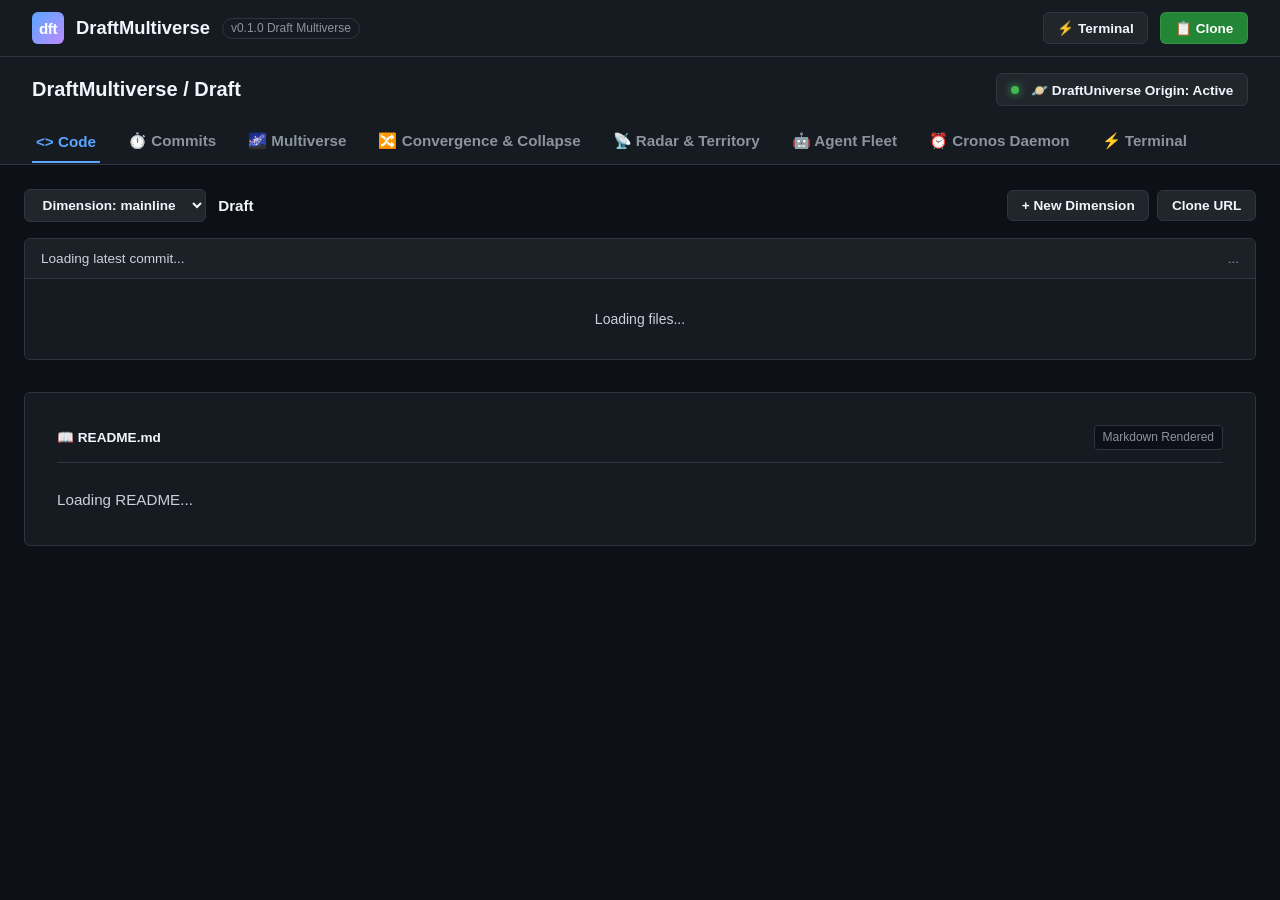
==== commit d5b3eed2: "feat: implement interactive timeline web GUI, harmonize naming to Draft and command dft" ====
--- a/crates/daft-cli/src/commands/dashboard.html
+++ b/crates/daft-cli/src/commands/dashboard.html
@@ -3,7 +3,7 @@
 <head>
     <meta charset="UTF-8">
     <meta name="viewport" content="width=device-width, initial-scale=1.0">
-    <title>DarftMultiverse</title>
+    <title>DraftMultiverse</title>
     <style>
         :root {
             --bg: #0d1117;
@@ -488,9 +488,9 @@
     <!-- Top Navbar (Gitea-style) -->
     <nav class="gitea-navbar">
         <a href="/" class="brand">
-            <div class="brand-logo">drf</div>
-            <div class="repo-title">DarftMultiverse</div>
-            <span class="repo-badge">v0.1.0 Darf Multiverse</span>
+            <div class="brand-logo">dft</div>
+            <div class="repo-title">DraftMultiverse</div>
+            <span class="repo-badge">v0.1.0 Draft Multiverse</span>
         </a>
         <div style="display: flex; align-items: center; gap: 0.75rem;">
             <button class="btn" onclick="switchTab('terminal')">⚡ Terminal</button>
@@ -502,10 +502,10 @@
     <header class="repo-header">
         <div class="repo-meta-bar">
             <div class="repo-path">
-                DarftMultiverse / <strong>Darf</strong>
+                DraftMultiverse / <strong>Draft</strong>
             </div>
             <div>
-                <span class="btn" style="cursor: default;"><span class="badge-live"></span>🪐 DarfUniverse Origin: Active</span>
+                <span class="btn" style="cursor: default;"><span class="badge-live"></span>🪐 DraftUniverse Origin: Active</span>
             </div>
         </div>
 
@@ -534,7 +534,7 @@
                     </select>
                     <!-- Breadcrumbs -->
                     <div class="breadcrumbs" id="breadcrumbsBar">
-                        <span>Darf</span>
+                        <span>Draft</span>
                     </div>
                 </div>
                 <div style="display: flex; gap: 0.5rem;">
@@ -604,18 +604,79 @@
             </div>
         </section>
 
-        <!-- TAB 3: MULTIVERSE GRAPH -->
+        <!-- TAB 3: MULTIVERSE GRAPH & TIMELINE -->
         <section id="view-multiverse" class="tab-content">
-            <div class="toolbar">
-                <div style="font-size: 1.1rem; font-weight: 600;">Multiverse Spacetime DAG</div>
-                <div style="display: flex; gap: 0.5rem;">
-                    <button class="btn" onclick="runCmd('timeline')">drf timeline</button>
-                    <button class="btn" onclick="promptNewDim()">+ New Dimension</button>
-                    <button class="btn" onclick="runCmd('collapse')">Collapse Wavefunction</button>
-                </div>
-            </div>
-            <div style="height: 440px; background: #050811; border: 1px solid var(--border); border-radius: 6px; position: relative;">
-                <canvas id="multiverseCanvas" style="width: 100%; height: 100%;"></canvas>
+            <div class="toolbar" style="flex-wrap: wrap; gap: 0.75rem;">
+                <div style="display: flex; align-items: center; gap: 0.75rem;">
+                    <div style="font-size: 1.15rem; font-weight: 700; color: var(--text-heading); display: flex; align-items: center; gap: 0.5rem;">
+                        <span>🌌</span> Multiverse Spacetime DAG <span style="font-size: 0.75rem; font-weight: 400; padding: 2px 8px; border-radius: 12px; background: rgba(88, 166, 255, 0.15); color: #58a6ff; border: 1px solid rgba(88, 166, 255, 0.3);">dft timeline</span>
+                    </div>
+                    <select id="timelineDimFilter" class="btn" style="padding: 0.3rem 0.6rem; font-size: 0.8rem;" onchange="loadTimeline()">
+                        <option value="">All Dimensions (Multiverse)</option>
+                    </select>
+                </div>
+                <div style="display: flex; gap: 0.5rem; align-items: center; flex-wrap: wrap;">
+                    <div class="toggle-group" style="display: flex; background: var(--bg); border: 1px solid var(--border); border-radius: 6px; padding: 2px;">
+                        <button class="toggle-btn active" id="btnTimelineSvg" onclick="setTimelineViewMode('svg')">👁️ Visual DAG</button>
+                        <button class="toggle-btn" id="btnTimelineAscii" onclick="setTimelineViewMode('ascii')">💻 Terminal Graph</button>
+                        <button class="toggle-btn" id="btnTimelineAncestry" onclick="setTimelineViewMode('ancestry')">🌲 Ancestry</button>
+                        <button class="toggle-btn" id="btnTimelineJson" onclick="setTimelineViewMode('json')">📊 JSON</button>
+                    </div>
+                    <button class="btn btn-primary" onclick="promptNewDim()">+ New Dimension</button>
+                    <button class="btn" onclick="loadTimeline()">🔄 Refresh</button>
+                </div>
+            </div>
+
+            <!-- Stats Bar -->
+            <div id="timelineStatsBar" style="display: flex; gap: 1.5rem; margin-bottom: 1rem; padding: 0.75rem 1rem; background: var(--card-bg); border: 1px solid var(--border); border-radius: 6px; font-size: 0.85rem; flex-wrap: wrap;">
+                <div><strong style="color: var(--text-muted);">Dimensions:</strong> <span id="tlStatDims" style="color: var(--accent); font-weight: 600;">--</span></div>
+                <div><strong style="color: var(--text-muted);">Active Dimension:</strong> <span id="tlStatActive" style="color: var(--success); font-weight: 600;">--</span></div>
+                <div><strong style="color: var(--text-muted);">DAG Nodes:</strong> <span id="tlStatCommits" style="color: #bc8cff; font-weight: 600;">--</span></div>
+                <div><strong style="color: var(--text-muted);">Inter-Dimension Edges:</strong> <span id="tlStatEdges" style="color: var(--text); font-weight: 600;">--</span></div>
+            </div>
+
+            <!-- Visual SVG Container -->
+            <div id="timelineSvgContainer" style="min-height: 480px; max-height: 650px; overflow: auto; background: #0b1120; border: 1px solid var(--border); border-radius: 6px; padding: 1rem; position: relative;">
+                <div id="timelineSvgContent" style="display: flex; justify-content: center;">
+                    <div style="padding: 2rem; color: var(--text-muted);">Loading Spacetime DAG...</div>
+                </div>
+            </div>
+
+            <!-- Terminal ASCII Container -->
+            <div id="timelineAsciiContainer" style="display: none; background: #0d1117; border: 1px solid var(--border); border-radius: 6px; padding: 1.25rem; font-family: 'SF Mono', Menlo, Consolas, monospace; font-size: 0.88rem; line-height: 1.6; color: #c9d1d9; max-height: 600px; overflow: auto; white-space: pre;">
+                <div style="display: flex; justify-content: space-between; margin-bottom: 0.5rem; border-bottom: 1px solid var(--border); padding-bottom: 0.5rem;">
+                    <span style="color: var(--quantum-violet); font-weight: 600;">$ dft timeline</span>
+                    <button class="code-copy-btn" onclick="copyTimelineAscii()">Copy Output</button>
+                </div>
+                <div id="timelineAsciiContent">Loading terminal graph...</div>
+            </div>
+
+            <!-- Ancestry Container -->
+            <div id="timelineAncestryContainer" style="display: none; background: #0d1117; border: 1px solid var(--border); border-radius: 6px; padding: 1.25rem; font-family: 'SF Mono', Menlo, Consolas, monospace; font-size: 0.88rem; line-height: 1.6; color: #c9d1d9; max-height: 600px; overflow: auto; white-space: pre;">
+                <div style="display: flex; justify-content: space-between; margin-bottom: 0.5rem; border-bottom: 1px solid var(--border); padding-bottom: 0.5rem;">
+                    <span style="color: var(--quantum-violet); font-weight: 600;">$ dft timeline --ancestry</span>
+                    <button class="code-copy-btn" onclick="copyTimelineAncestry()">Copy Output</button>
+                </div>
+                <div id="timelineAncestryContent">Loading ancestry tree...</div>
+            </div>
+
+            <!-- JSON Container -->
+            <div id="timelineJsonContainer" style="display: none; background: #0d1117; border: 1px solid var(--border); border-radius: 6px; padding: 1.25rem; font-family: 'SF Mono', Menlo, Consolas, monospace; font-size: 0.8rem; line-height: 1.5; color: #7ee787; max-height: 600px; overflow: auto; white-space: pre;">
+                <pre id="timelineJsonContent">Loading timeline JSON...</pre>
+            </div>
+
+            <!-- Node Inspector Card (shows when clicking a commit) -->
+            <div id="timelineNodeInspector" style="margin-top: 1rem; display: none; padding: 1rem; background: var(--card-bg); border: 1px solid var(--border); border-radius: 6px;">
+                <div style="display: flex; justify-content: space-between; align-items: center; margin-bottom: 0.5rem;">
+                    <div style="display: flex; align-items: center; gap: 0.5rem;">
+                        <span style="font-size: 1rem; font-weight: 600;" id="tlInspectTitle">Commit Details</span>
+                        <span id="tlInspectSha" class="commit-sha"></span>
+                        <span id="tlInspectDimPill" style="padding: 2px 8px; border-radius: 12px; font-size: 0.75rem; background: rgba(56, 189, 248, 0.15); color: #38bdf8; border: 1px solid rgba(56, 189, 248, 0.3);"></span>
+                    </div>
+                    <button class="btn btn-primary" id="tlInspectDiffBtn" style="padding: 0.25rem 0.75rem; font-size: 0.8rem;">View Myers Diff</button>
+                </div>
+                <div id="tlInspectMsg" style="font-weight: 500; color: var(--text-heading); margin-bottom: 0.25rem;"></div>
+                <div id="tlInspectMeta" style="font-size: 0.8rem; color: var(--text-muted);"></div>
             </div>
         </section>
 
@@ -633,7 +694,7 @@
                     <p style="font-size: 0.85rem; color: var(--text-muted); margin-bottom: 1.25rem;">
                         Collapse all concurrent active dimensions down into mainline, applying 3-way reconciliation across spacetime.
                     </p>
-                    <button class="btn btn-primary" onclick="runCmd('collapse')">Execute drf collapse</button>
+                    <button class="btn btn-primary" onclick="runCmd('collapse')">Execute dft collapse</button>
                 </div>
                 <div class="file-box" style="padding: 1.5rem;">
                     <h3 style="margin-bottom: 0.75rem;">🔀 Multi-Dimension Convergence</h3>
@@ -644,7 +705,7 @@
                         <input type="text" id="convergeSourceInput" class="btn" style="flex: 1; text-align: left;" placeholder="Source dimension (e.g. agent-quantum)">
                         <input type="text" id="convergeTargetInput" class="btn" style="flex: 1; text-align: left;" placeholder="Target (e.g. mainline)">
                     </div>
-                    <button class="btn" onclick="executeConverge()">Execute drf converge</button>
+                    <button class="btn" onclick="executeConverge()">Execute dft converge</button>
                 </div>
             </div>
         </section>
@@ -711,12 +772,12 @@
         <section id="view-terminal" class="tab-content">
             <div class="terminal-box">
                 <div class="terminal-header">
-                    <span>⚡ DarftMultiverse Interactive Console</span>
+                    <span>⚡ DraftMultiverse Interactive Console</span>
                     <span id="termStatus" style="color: var(--success); font-weight: bold;">READY</span>
                 </div>
-                <div class="terminal-body" id="termBody">DarftMultiverse v0.1.0 Ready. Type any Darf command (e.g. status, radar, foresee, timeline, dimension)</div>
+                <div class="terminal-body" id="termBody">DraftMultiverse v0.1.0 Ready. Type any dft command (e.g. status, radar, foresee, timeline, dimension)</div>
                 <div class="terminal-input-row">
-                    <span style="color: var(--quantum-violet); font-weight: 700; margin-right: 0.5rem;">drf$</span>
+                    <span style="color: var(--quantum-violet); font-weight: 700; margin-right: 0.5rem;">dft$</span>
                     <input type="text" class="term-input" id="termInput" placeholder="Enter command..." autofocus>
                 </div>
             </div>
@@ -739,6 +800,7 @@
 
             if (tabId === 'multiverse') {
                 fetchState();
+                loadTimeline();
             } else if (tabId === 'commits') {
                 loadCommits();
             }
@@ -782,7 +844,7 @@
 
         function renderBreadcrumbs(path) {
             const bar = document.getElementById('breadcrumbsBar');
-            bar.innerHTML = `<span class="breadcrumb-link" onclick="loadTree('')">Darf</span>`;
+            bar.innerHTML = `<span class="breadcrumb-link" onclick="loadTree('')">Draft</span>`;
             if (!path) return;
 
             const parts = path.split('/');
@@ -989,61 +1051,168 @@
                 // Cronos
                 document.getElementById('cronosStatusText').innerHTML = `Status: ${state.cronos.running ? '<span style="color: var(--success);"><span class="badge-live"></span>RUNNING (Autonomous 3-way sync active)</span>' : '<span style="color: var(--text-muted);">STANDBY (Stopped)</span>'}`;
 
-                drawMultiverseGraph(state.dimensions);
+                if (state.dimensions && state.dimensions.length > 0) {
+                    const filterSelect = document.getElementById('timelineDimFilter');
+                    if (filterSelect && filterSelect.options.length <= 1) {
+                        state.dimensions.forEach(d => {
+                            const opt = document.createElement('option');
+                            opt.value = d.name;
+                            opt.textContent = `Dimension: ${d.name}${d.is_active ? ' (active)' : ''}`;
+                            filterSelect.appendChild(opt);
+                        });
+                    }
+                }
             } catch (e) {
                 console.error(e);
             }
         }
 
-        function drawMultiverseGraph(dimensions) {
-            const canvas = document.getElementById('multiverseCanvas');
-            if (!canvas) return;
-            const ctx = canvas.getContext('2d');
-            canvas.width = canvas.parentElement.clientWidth;
-            canvas.height = canvas.parentElement.clientHeight;
-
-            ctx.clearRect(0, 0, canvas.width, canvas.height);
-            const startX = 60;
-            const endX = canvas.width - 60;
-            const count = Math.max(dimensions.length, 2);
-            const gapY = (canvas.height - 70) / count;
-
-            dimensions.forEach((d, idx) => {
-                const y = 60 + idx * gapY;
-                ctx.strokeStyle = d.is_active ? '#58a6ff' : '#30363d';
-                ctx.lineWidth = d.is_active ? 4 : 2;
-                ctx.beginPath();
-                ctx.moveTo(startX, y);
-                ctx.lineTo(endX, y);
-                ctx.stroke();
-
-                if (idx > 0) {
-                    ctx.strokeStyle = 'rgba(188, 140, 255, 0.4)';
-                    ctx.setLineDash([4, 4]);
-                    ctx.beginPath();
-                    ctx.moveTo(startX + 40, 60);
-                    ctx.bezierCurveTo(startX + 80, 60, startX + 60, y, startX + 120, y);
-                    ctx.stroke();
-                    ctx.setLineDash([]);
-                }
-
-                [startX + 40, startX + 180, startX + 340, endX - 60].forEach((nx) => {
-                    ctx.fillStyle = d.is_active ? '#58a6ff' : '#6e7681';
-                    ctx.beginPath();
-                    ctx.arc(nx, y, d.is_active ? 6 : 4, 0, Math.PI * 2);
-                    ctx.fill();
-                });
-
-                ctx.fillStyle = d.is_active ? '#58a6ff' : '#8b949e';
-                ctx.font = 'bold 12px monospace';
-                ctx.fillText(`${d.name} ${d.is_active ? '★ ACTIVE' : ''}`, startX, y - 10);
+        // -------------------------------------------------------------
+        // Multiverse Spacetime Timeline DAG
+        // -------------------------------------------------------------
+        let currentTimelineMode = 'svg';
+        let timelineGraphData = null;
+
+        function setTimelineViewMode(mode) {
+            currentTimelineMode = mode;
+            ['btnTimelineSvg', 'btnTimelineAscii', 'btnTimelineAncestry', 'btnTimelineJson'].forEach(id => {
+                const b = document.getElementById(id);
+                if (b) b.classList.remove('active');
             });
+            ['timelineSvgContainer', 'timelineAsciiContainer', 'timelineAncestryContainer', 'timelineJsonContainer'].forEach(id => {
+                const c = document.getElementById(id);
+                if (c) c.style.display = 'none';
+            });
+
+            if (mode === 'svg') {
+                document.getElementById('btnTimelineSvg').classList.add('active');
+                document.getElementById('timelineSvgContainer').style.display = 'block';
+            } else if (mode === 'ascii') {
+                document.getElementById('btnTimelineAscii').classList.add('active');
+                document.getElementById('timelineAsciiContainer').style.display = 'block';
+            } else if (mode === 'ancestry') {
+                document.getElementById('btnTimelineAncestry').classList.add('active');
+                document.getElementById('timelineAncestryContainer').style.display = 'block';
+            } else if (mode === 'json') {
+                document.getElementById('btnTimelineJson').classList.add('active');
+                document.getElementById('timelineJsonContainer').style.display = 'block';
+            }
+            loadTimeline();
+        }
+
+        async function loadTimeline() {
+            const filterSelect = document.getElementById('timelineDimFilter');
+            const dim = filterSelect ? filterSelect.value : '';
+            const dimQuery = dim ? `&dimension=${encodeURIComponent(dim)}` : '';
+
+            // 1. Fetch metadata JSON for stats
+            try {
+                const jsonRes = await fetch(`/api/timeline?format=json${dimQuery}`);
+                timelineGraphData = await jsonRes.json();
+
+                if (timelineGraphData && timelineGraphData.dimensions) {
+                    document.getElementById('tlStatDims').textContent = timelineGraphData.dimensions.length;
+                    const activeDim = timelineGraphData.dimensions.find(d => d.is_active);
+                    document.getElementById('tlStatActive').textContent = activeDim ? activeDim.name : (currentDim || 'mainline');
+                    document.getElementById('tlStatCommits').textContent = timelineGraphData.nodes ? timelineGraphData.nodes.length : 0;
+                    document.getElementById('tlStatEdges').textContent = timelineGraphData.edges ? timelineGraphData.edges.length : 0;
+
+                    // Populate filter dropdown if empty
+                    if (filterSelect && filterSelect.options.length <= 1) {
+                        timelineGraphData.dimensions.forEach(d => {
+                            const opt = document.createElement('option');
+                            opt.value = d.name;
+                            opt.textContent = `Dimension: ${d.name}${d.is_active ? ' (active)' : ''}`;
+                            filterSelect.appendChild(opt);
+                        });
+                    }
+                }
+            } catch (err) {
+                console.error("Failed to load timeline metadata:", err);
+            }
+
+            // 2. Fetch specific format according to currentTimelineMode
+            try {
+                if (currentTimelineMode === 'svg') {
+                    const svgRes = await fetch(`/api/timeline?format=svg${dimQuery}`);
+                    const svgText = await svgRes.text();
+                    const container = document.getElementById('timelineSvgContent');
+                    container.innerHTML = svgText;
+
+                    // Bind interactivity to commit nodes
+                    if (timelineGraphData && timelineGraphData.nodes) {
+                        timelineGraphData.nodes.forEach(node => {
+                            const el = document.getElementById(`node_${node.short_id}`);
+                            if (el) {
+                                el.style.cursor = 'pointer';
+                                el.addEventListener('mouseenter', () => {
+                                    el.style.opacity = '0.75';
+                                });
+                                el.addEventListener('mouseleave', () => {
+                                    el.style.opacity = '1.0';
+                                });
+                                el.addEventListener('click', (e) => {
+                                    e.stopPropagation();
+                                    inspectTimelineNode(node);
+                                });
+                            }
+                        });
+                    }
+                } else if (currentTimelineMode === 'ascii') {
+                    const asciiRes = await fetch(`/api/timeline?format=ascii${dimQuery}`);
+                    const text = await asciiRes.text();
+                    document.getElementById('timelineAsciiContent').textContent = text;
+                } else if (currentTimelineMode === 'ancestry') {
+                    const ancRes = await fetch(`/api/timeline?format=ancestry${dimQuery}`);
+                    const text = await ancRes.text();
+                    document.getElementById('timelineAncestryContent').textContent = text;
+                } else if (currentTimelineMode === 'json') {
+                    document.getElementById('timelineJsonContent').textContent = JSON.stringify(timelineGraphData, null, 2);
+                }
+            } catch (err) {
+                console.error(`Failed to load timeline in ${currentTimelineMode} mode:`, err);
+            }
+        }
+
+        function inspectTimelineNode(node) {
+            const inspector = document.getElementById('timelineNodeInspector');
+            if (!inspector) return;
+            inspector.style.display = 'block';
+
+            document.getElementById('tlInspectTitle').textContent = `Commit: ${node.summary || 'Commit Node'}`;
+            document.getElementById('tlInspectSha').textContent = node.short_id || node.id;
+            
+            let dimName = 'mainline';
+            if (timelineGraphData && timelineGraphData.dimensions && timelineGraphData.dimensions[node.lane]) {
+                dimName = timelineGraphData.dimensions[node.lane].name;
+            }
+            document.getElementById('tlInspectDimPill').textContent = `Dimension: ${dimName}`;
+            document.getElementById('tlInspectMsg').textContent = node.summary || '(no commit message)';
+            document.getElementById('tlInspectMeta').textContent = `Author: ${node.author || 'Unknown'} • Timestamp: ${node.timestamp || 'N/A'}`;
+
+            const diffBtn = document.getElementById('tlInspectDiffBtn');
+            diffBtn.onclick = () => {
+                viewDiff(node.id);
+            };
+            inspector.scrollIntoView({ behavior: 'smooth', block: 'nearest' });
+        }
+
+        function copyTimelineAscii() {
+            const text = document.getElementById('timelineAsciiContent').textContent;
+            navigator.clipboard.writeText(text);
+            alert("Copied terminal timeline graph to clipboard!");
+        }
+
+        function copyTimelineAncestry() {
+            const text = document.getElementById('timelineAncestryContent').textContent;
+            navigator.clipboard.writeText(text);
+            alert("Copied ancestry tree to clipboard!");
         }
 
         async function runCmd(cmd) {
             switchTab('terminal');
             const term = document.getElementById('termBody');
-            term.textContent += `\n$ drf ${cmd}\n`;
+            term.textContent += `\n$ dft ${cmd}\n`;
             term.scrollTop = term.scrollHeight;
             document.getElementById('termStatus').textContent = 'RUNNING...';
 
@@ -1116,11 +1285,14 @@
         }
 
         function copyClone() {
-            navigator.clipboard.writeText("drf clone /Users/pathomphongphiphatsuriyawong/Workspace/DaftUniverse");
-            alert("Copied: drf clone /Users/pathomphongphiphatsuriyawong/Workspace/DaftUniverse");
+            const cloneStr = "dft clone /Users/pathomphongphiphatsuriyawong/Workspace/DraftUniverse";
+            navigator.clipboard.writeText(cloneStr);
+            alert("Copied: " + cloneStr);
         }
 
         function copyCloneCmd() {
+            copyClone();
+        }
             copyClone();
         }
 
@@ -1158,7 +1330,13 @@
             s = s.replace(/\[!\[(.*?)\]\((.*?)\)\]\((.*?)\)/g, '<a href="$3" target="_blank" rel="noopener noreferrer"><img alt="$1" src="$2" /></a>');
 
             // Images: ![alt](url)
-            s = s.replace(/!\[(.*?)\]\((.*?)\)/g, '<img alt="$1" src="$2" />');
+            s = s.replace(/!\[(.*?)\]\((.*?)\)/g, (match, alt, src) => {
+                let cleanSrc = src.trim();
+                if (!cleanSrc.startsWith('http://') && !cleanSrc.startsWith('https://') && !cleanSrc.startsWith('data:') && !cleanSrc.startsWith('/')) {
+                    cleanSrc = '/' + cleanSrc;
+                }
+                return `<img alt="${alt}" src="${cleanSrc}" style="max-width: 100%; border-radius: 8px; box-shadow: 0 4px 14px rgba(0,0,0,0.35); border: 1px solid var(--border); display: block; margin: 1.5rem auto;" loading="lazy" />`;
+            });
 
             // Standard links: [text](url)
             s = s.replace(/\[(.*?)\]\((.*?)\)/g, '<a href="$2" target="_blank" rel="noopener noreferrer">$1</a>');
@@ -1436,6 +1614,7 @@
         loadTree("");
         loadCommits();
         fetchState();
+        loadTimeline();
         renderReadme();
         setInterval(fetchState, 3000);
     </script>
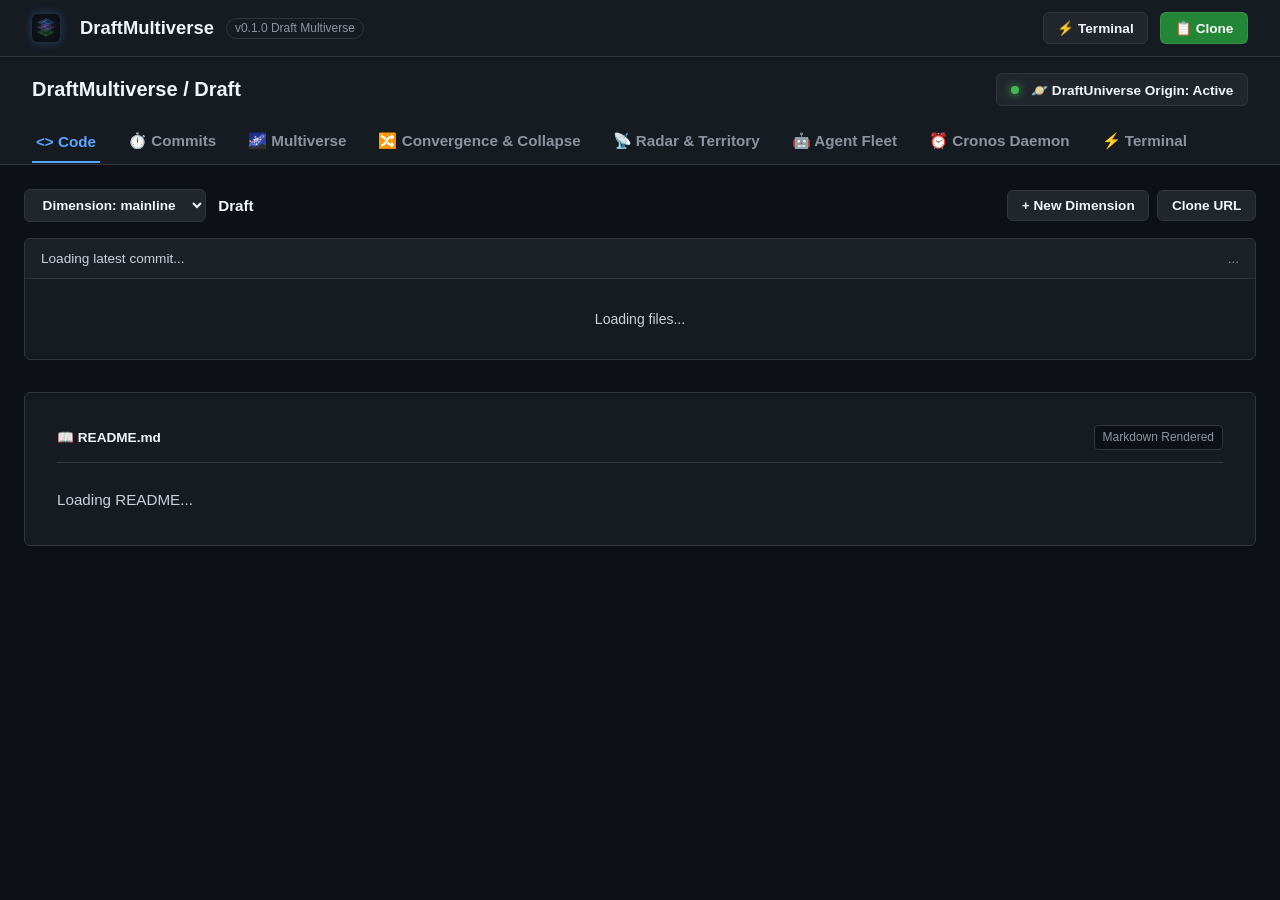
==== commit 3307b606: "feat: prepare Homebrew, standalone installer, release CI, and multiverse 3D-in-2D vector icon" ====
--- a/crates/daft-cli/src/commands/dashboard.html
+++ b/crates/daft-cli/src/commands/dashboard.html
@@ -4,6 +4,7 @@
     <meta charset="UTF-8">
     <meta name="viewport" content="width=device-width, initial-scale=1.0">
     <title>DraftMultiverse</title>
+    <link rel="icon" type="image/svg+xml" href="/docs/assets/draft_icon.svg">
     <style>
         :root {
             --bg: #0d1117;
@@ -488,7 +489,7 @@
     <!-- Top Navbar (Gitea-style) -->
     <nav class="gitea-navbar">
         <a href="/" class="brand">
-            <div class="brand-logo">dft</div>
+            <img src="/docs/assets/draft_icon.svg" style="width: 28px; height: 28px; border-radius: 6px; margin-right: 8px; vertical-align: middle; box-shadow: 0 0 10px rgba(88,166,255,0.3);" alt="Draft Logo" />
             <div class="repo-title">DraftMultiverse</div>
             <span class="repo-badge">v0.1.0 Draft Multiverse</span>
         </a>
@@ -1293,8 +1294,6 @@
         function copyCloneCmd() {
             copyClone();
         }
-            copyClone();
-        }
 
         function formatBytes(b) {
             if (b < 1024) return b + ' B';
@@ -1326,40 +1325,56 @@
             if (!str) return '';
             let s = escapeHtml(str);
 
-            // Images inside links (Shields.io badges): [![alt](img)](url)
-            s = s.replace(/\[!\[(.*?)\]\((.*?)\)\]\((.*?)\)/g, '<a href="$3" target="_blank" rel="noopener noreferrer"><img alt="$1" src="$2" /></a>');
-
-            // Images: ![alt](url)
+            const placeholders = [];
+            function stash(html) {
+                const id = `@@INLINE_PH_${placeholders.length}@@`;
+                placeholders.push(html);
+                return id;
+            }
+
+            // 1. Inline code: `code`
+            s = s.replace(/`([^`]+)`/g, (match, code) => stash(`<code>${code}</code>`));
+
+            // 2. Images inside links (Shields.io badges): [![alt](img)](url)
+            s = s.replace(/\[!\[(.*?)\]\((.*?)\)\]\((.*?)\)/g, (match, alt, imgUrl, linkUrl) => {
+                return stash(`<a href="${linkUrl}" target="_blank" rel="noopener noreferrer"><img alt="${alt}" src="${imgUrl}" /></a>`);
+            });
+
+            // 3. Images: ![alt](url)
             s = s.replace(/!\[(.*?)\]\((.*?)\)/g, (match, alt, src) => {
                 let cleanSrc = src.trim();
                 if (!cleanSrc.startsWith('http://') && !cleanSrc.startsWith('https://') && !cleanSrc.startsWith('data:') && !cleanSrc.startsWith('/')) {
                     cleanSrc = '/' + cleanSrc;
                 }
-                return `<img alt="${alt}" src="${cleanSrc}" style="max-width: 100%; border-radius: 8px; box-shadow: 0 4px 14px rgba(0,0,0,0.35); border: 1px solid var(--border); display: block; margin: 1.5rem auto;" loading="lazy" />`;
+                return stash(`<img alt="${alt}" src="${cleanSrc}" style="max-width: 100%; border-radius: 8px; box-shadow: 0 4px 14px rgba(0,0,0,0.35); border: 1px solid var(--border); display: block; margin: 1.5rem auto;" loading="lazy" />`);
             });
 
-            // Standard links: [text](url)
-            s = s.replace(/\[(.*?)\]\((.*?)\)/g, '<a href="$2" target="_blank" rel="noopener noreferrer">$1</a>');
-
-            // Inline code: `code`
-            s = s.replace(/`([^`]+)`/g, '<code>$1</code>');
-
-            // Bold + Italic: ***text***
+            // 4. Standard links: [text](url)
+            s = s.replace(/\[(.*?)\]\((.*?)\)/g, (match, text, url) => {
+                return stash(`<a href="${url}" target="_blank" rel="noopener noreferrer">${text}</a>`);
+            });
+
+            // 5. Bold + Italic: ***text***
             s = s.replace(/\*\*\*(.*?)\*\*\*/g, '<strong><em>$1</em></strong>');
 
-            // Bold: **text** or __text__
+            // 6. Bold: **text** or __text__
             s = s.replace(/\*\*(.*?)\*\*/g, '<strong>$1</strong>');
             s = s.replace(/__(.*?)__/g, '<strong>$1</strong>');
 
-            // Italic: *text* or _text_
+            // 7. Italic: *text* or _text_
             s = s.replace(/\*([^*\n]+)\*/g, '<em>$1</em>');
-            s = s.replace(/_([^_\n]+)_/g, '<em>$1</em>');
-
-            // Strikethrough: ~~text~~
+            s = s.replace(/(?:^|\s)_(?!_)([^\s_][^_\n]*[^\s_]|[^_\s])_(?=\s|$|[.,;:!?])/g, ' <em>$1</em>');
+
+            // 8. Strikethrough: ~~text~~
             s = s.replace(/~~(.*?)~~/g, '<del>$1</del>');
 
-            // Inline math: $formula$
+            // 9. Inline math: $formula$
             s = s.replace(/\$([^$\n]+)\$/g, '<code style="color: var(--quantum-violet); font-style: italic;">$$1$</code>');
+
+            // 10. Restore stashed elements
+            placeholders.forEach((html, idx) => {
+                s = s.replace(`@@INLINE_PH_${idx}@@`, html);
+            });
 
             return s;
         }
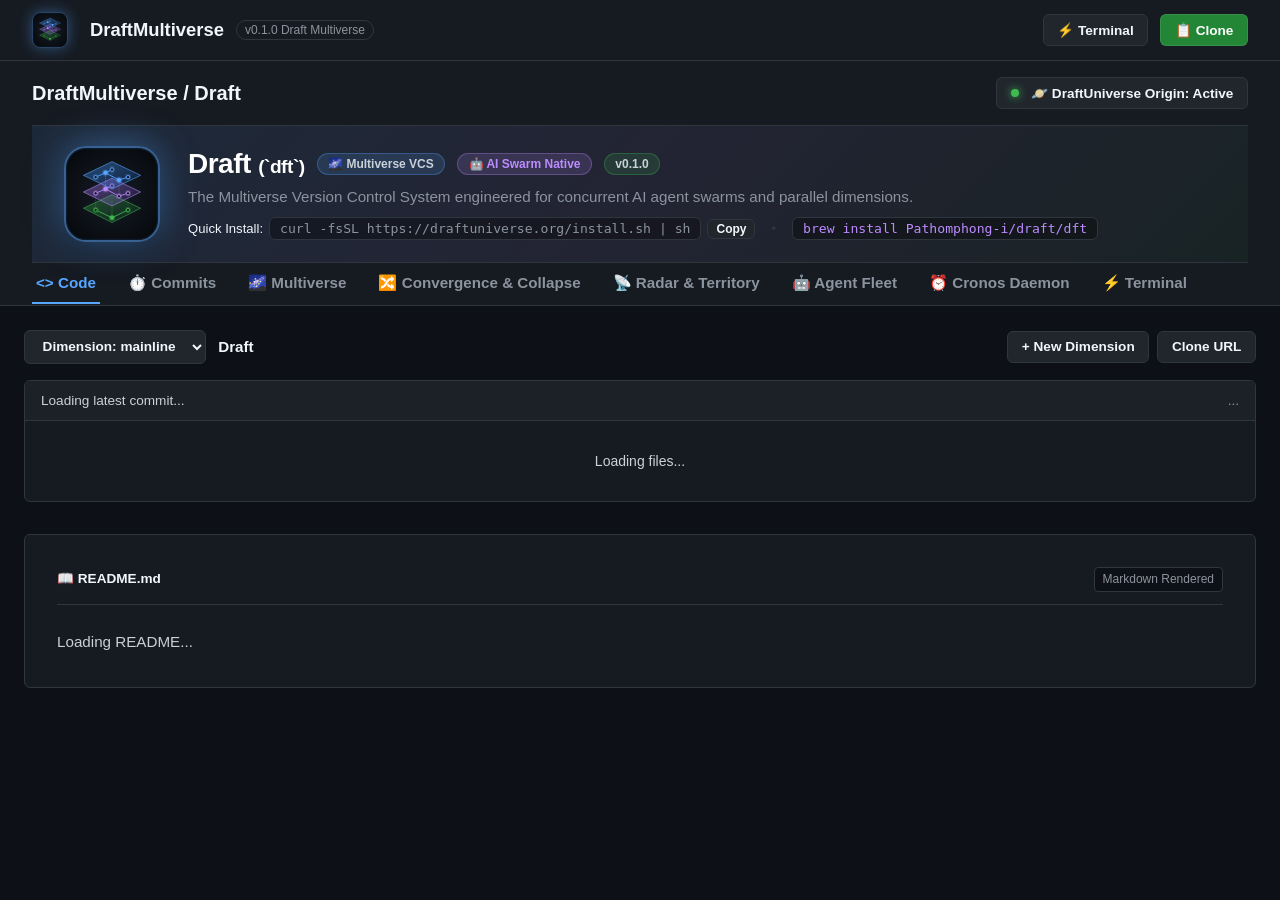
==== commit fa05eed2: "feat(ui): enlarge Multiverse icon to 96px in hero card, boost SVG stroke weight and glow, and add Op" ====
--- a/crates/daft-cli/src/commands/dashboard.html
+++ b/crates/daft-cli/src/commands/dashboard.html
@@ -489,7 +489,7 @@
     <!-- Top Navbar (Gitea-style) -->
     <nav class="gitea-navbar">
         <a href="/" class="brand">
-            <img src="/docs/assets/draft_icon.svg" style="width: 28px; height: 28px; border-radius: 6px; margin-right: 8px; vertical-align: middle; box-shadow: 0 0 10px rgba(88,166,255,0.3);" alt="Draft Logo" />
+            <img src="/docs/assets/draft_icon.svg" style="width: 36px; height: 36px; border-radius: 8px; margin-right: 10px; vertical-align: middle; box-shadow: 0 0 14px rgba(88,166,255,0.4); border: 1px solid rgba(88,166,255,0.3);" alt="Draft Logo" />
             <div class="repo-title">DraftMultiverse</div>
             <span class="repo-badge">v0.1.0 Draft Multiverse</span>
         </a>
@@ -507,6 +507,35 @@
             </div>
             <div>
                 <span class="btn" style="cursor: default;"><span class="badge-live"></span>🪐 DraftUniverse Origin: Active</span>
+            </div>
+        </div>
+
+        <!-- Multiverse Hero Banner (Big Size Icon Showcase) -->
+        <div class="repo-hero-card" style="display: flex; align-items: center; gap: 1.75rem; padding: 1.25rem 2rem; background: linear-gradient(135deg, rgba(88, 166, 255, 0.1) 0%, rgba(188, 140, 255, 0.08) 50%, rgba(63, 185, 80, 0.05) 100%); border-top: 1px solid var(--border); border-bottom: 1px solid var(--border);">
+            <div class="hero-icon-container" style="position: relative; flex-shrink: 0;">
+                <img src="/docs/assets/draft_icon.svg" style="width: 96px; height: 96px; border-radius: 22px; box-shadow: 0 0 35px rgba(88, 166, 255, 0.5), 0 8px 24px rgba(0, 0, 0, 0.6); border: 2px solid rgba(88, 166, 255, 0.45); display: block;" alt="Draft Multiverse Icon" />
+            </div>
+            <div style="flex: 1; min-width: 0;">
+                <div style="display: flex; align-items: center; gap: 0.75rem; flex-wrap: wrap; margin-bottom: 0.35rem;">
+                    <h1 style="font-size: 1.75rem; font-weight: 800; margin: 0; color: #fff; letter-spacing: -0.5px;">Draft <span style="color: var(--cyan); font-weight: 600; font-size: 1.2rem;">(`dft`)</span></h1>
+                    <span style="font-size: 0.75rem; background: rgba(88, 166, 255, 0.15); color: var(--cyan); border: 1px solid rgba(88, 166, 255, 0.3); padding: 0.2rem 0.65rem; border-radius: 12px; font-weight: 600;">🌌 Multiverse VCS</span>
+                    <span style="font-size: 0.75rem; background: rgba(188, 140, 255, 0.15); color: var(--quantum-violet); border: 1px solid rgba(188, 140, 255, 0.3); padding: 0.2rem 0.65rem; border-radius: 12px; font-weight: 600;">🤖 AI Swarm Native</span>
+                    <span style="font-size: 0.75rem; background: rgba(63, 185, 80, 0.15); color: var(--emerald); border: 1px solid rgba(63, 185, 80, 0.3); padding: 0.2rem 0.65rem; border-radius: 12px; font-weight: 600;">v0.1.0</span>
+                </div>
+                <p style="margin: 0 0 0.6rem 0; color: var(--text-muted); font-size: 0.95rem; line-height: 1.45;">
+                    The Multiverse Version Control System engineered for concurrent AI agent swarms and parallel dimensions.
+                </p>
+                <div style="display: flex; gap: 1rem; align-items: center; flex-wrap: wrap; font-size: 0.82rem;">
+                    <span style="display: inline-flex; align-items: center; gap: 6px; color: var(--text-muted);">
+                        <span style="color: var(--text-heading); font-weight: 500;">Quick Install:</span>
+                        <code style="background: rgba(0, 0, 0, 0.35); padding: 3px 10px; border-radius: 6px; border: 1px solid var(--border); color: var(--cyan); font-family: monospace;">curl -fsSL https://draftuniverse.org/install.sh | sh</code>
+                        <button class="btn" style="padding: 2px 8px; font-size: 0.75rem;" onclick="navigator.clipboard.writeText('curl -fsSL https://draftuniverse.org/install.sh | sh'); this.textContent='Copied!'; setTimeout(()=>this.textContent='Copy', 1500);">Copy</button>
+                    </span>
+                    <span style="color: var(--border);">•</span>
+                    <span style="display: inline-flex; align-items: center; gap: 4px; color: var(--text-muted);">
+                        <code style="background: rgba(0, 0, 0, 0.35); padding: 3px 10px; border-radius: 6px; border: 1px solid var(--border); color: var(--quantum-violet); font-family: monospace;">brew install Pathomphong-i/draft/dft</code>
+                    </span>
+                </div>
             </div>
         </div>
 
@@ -1323,7 +1352,6 @@
 
         function parseInline(str) {
             if (!str) return '';
-            let s = escapeHtml(str);
 
             const placeholders = [];
             function stash(html) {
@@ -1332,6 +1360,20 @@
                 return id;
             }
 
+            // 0. Preserve allowed HTML tags before escaping (p, div, img, a, span)
+            let s = str.replace(/<\/?(?:p|div|img|span|a|b|i|strong|em|br|hr)(?:\s+[^>]*?)?\/?>/gi, (match) => {
+                let fixed = match.replace(/src=["']([^"']+)["']/i, (m, srcVal) => {
+                    let c = srcVal.trim();
+                    if (!c.startsWith('http') && !c.startsWith('/') && !c.startsWith('data:')) {
+                        c = '/' + c;
+                    }
+                    return `src="${c}"`;
+                });
+                return stash(fixed);
+            });
+
+            s = escapeHtml(s);
+
             // 1. Inline code: `code`
             s = s.replace(/`([^`]+)`/g, (match, code) => stash(`<code>${code}</code>`));
 
@@ -1346,7 +1388,11 @@
                 if (!cleanSrc.startsWith('http://') && !cleanSrc.startsWith('https://') && !cleanSrc.startsWith('data:') && !cleanSrc.startsWith('/')) {
                     cleanSrc = '/' + cleanSrc;
                 }
-                return stash(`<img alt="${alt}" src="${cleanSrc}" style="max-width: 100%; border-radius: 8px; box-shadow: 0 4px 14px rgba(0,0,0,0.35); border: 1px solid var(--border); display: block; margin: 1.5rem auto;" loading="lazy" />`);
+                const isLogo = alt.toLowerCase().includes('logo') || alt.toLowerCase().includes('icon');
+                const imgStyle = isLogo
+                    ? 'width: 160px; height: 160px; border-radius: 32px; box-shadow: 0 0 40px rgba(88,166,255,0.5), 0 10px 30px rgba(0,0,0,0.7); border: 2.5px solid rgba(88,166,255,0.45); display: block; margin: 2rem auto;'
+                    : 'max-width: 100%; border-radius: 8px; box-shadow: 0 4px 14px rgba(0,0,0,0.35); border: 1px solid var(--border); display: block; margin: 1.5rem auto;';
+                return stash(`<img alt="${alt}" src="${cleanSrc}" style="${imgStyle}" loading="lazy" />`);
             });
 
             // 4. Standard links: [text](url)
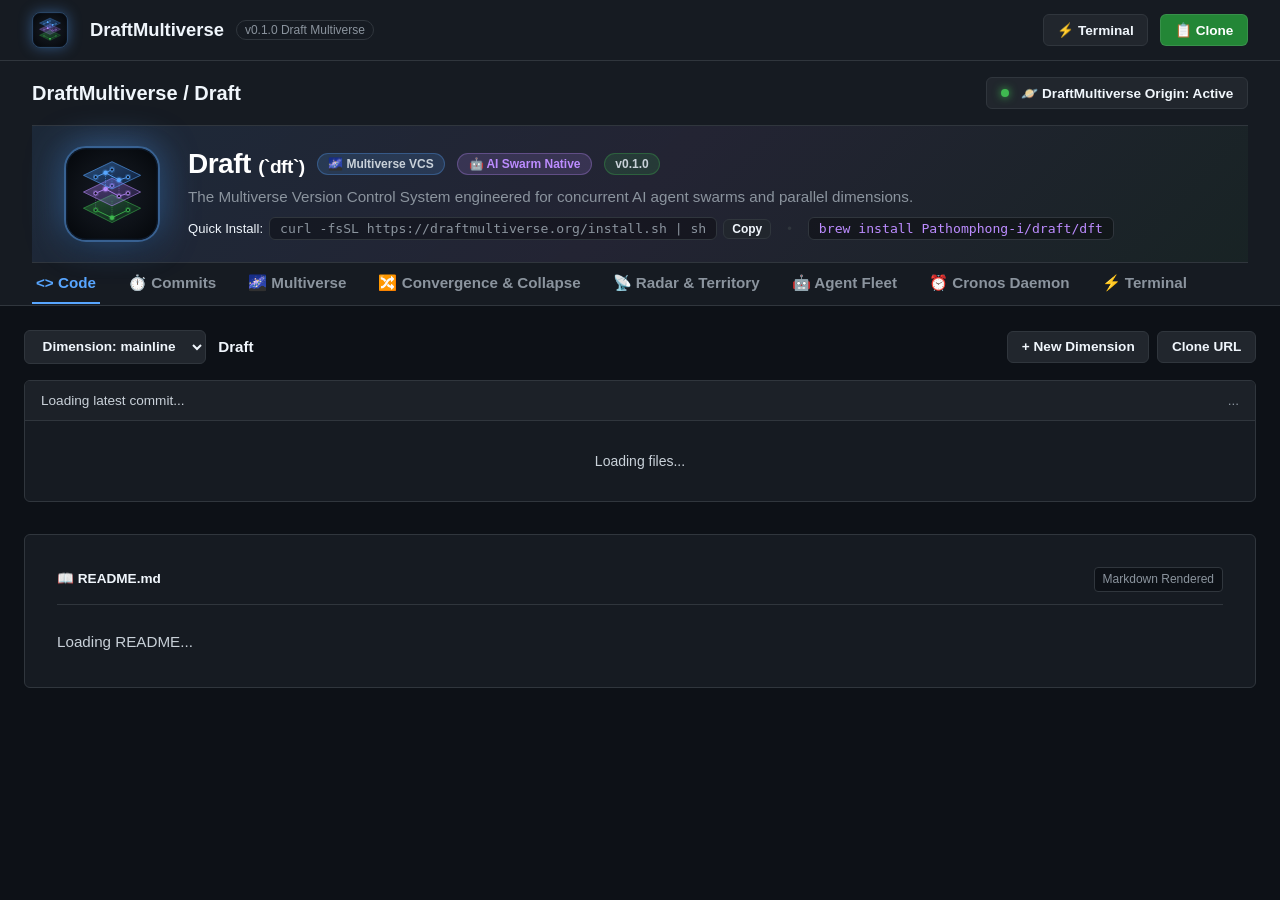
==== commit ec12b433: "chore(branding): harmonize naming strictly to DraftMultiverse across docs, commands, remotes, and fo" ====
--- a/crates/daft-cli/src/commands/dashboard.html
+++ b/crates/daft-cli/src/commands/dashboard.html
@@ -506,7 +506,7 @@
                 DraftMultiverse / <strong>Draft</strong>
             </div>
             <div>
-                <span class="btn" style="cursor: default;"><span class="badge-live"></span>🪐 DraftUniverse Origin: Active</span>
+                <span class="btn" style="cursor: default;"><span class="badge-live"></span>🪐 DraftMultiverse Origin: Active</span>
             </div>
         </div>
 
@@ -528,8 +528,8 @@
                 <div style="display: flex; gap: 1rem; align-items: center; flex-wrap: wrap; font-size: 0.82rem;">
                     <span style="display: inline-flex; align-items: center; gap: 6px; color: var(--text-muted);">
                         <span style="color: var(--text-heading); font-weight: 500;">Quick Install:</span>
-                        <code style="background: rgba(0, 0, 0, 0.35); padding: 3px 10px; border-radius: 6px; border: 1px solid var(--border); color: var(--cyan); font-family: monospace;">curl -fsSL https://draftuniverse.org/install.sh | sh</code>
-                        <button class="btn" style="padding: 2px 8px; font-size: 0.75rem;" onclick="navigator.clipboard.writeText('curl -fsSL https://draftuniverse.org/install.sh | sh'); this.textContent='Copied!'; setTimeout(()=>this.textContent='Copy', 1500);">Copy</button>
+                        <code style="background: rgba(0, 0, 0, 0.35); padding: 3px 10px; border-radius: 6px; border: 1px solid var(--border); color: var(--cyan); font-family: monospace;">curl -fsSL https://draftmultiverse.org/install.sh | sh</code>
+                        <button class="btn" style="padding: 2px 8px; font-size: 0.75rem;" onclick="navigator.clipboard.writeText('curl -fsSL https://draftmultiverse.org/install.sh | sh'); this.textContent='Copied!'; setTimeout(()=>this.textContent='Copy', 1500);">Copy</button>
                     </span>
                     <span style="color: var(--border);">•</span>
                     <span style="display: inline-flex; align-items: center; gap: 4px; color: var(--text-muted);">
@@ -1315,7 +1315,7 @@
         }
 
         function copyClone() {
-            const cloneStr = "dft clone /Users/pathomphongphiphatsuriyawong/Workspace/DraftUniverse";
+            const cloneStr = "dft clone /Users/pathomphongphiphatsuriyawong/Workspace/DraftMultiverse";
             navigator.clipboard.writeText(cloneStr);
             alert("Copied: " + cloneStr);
         }
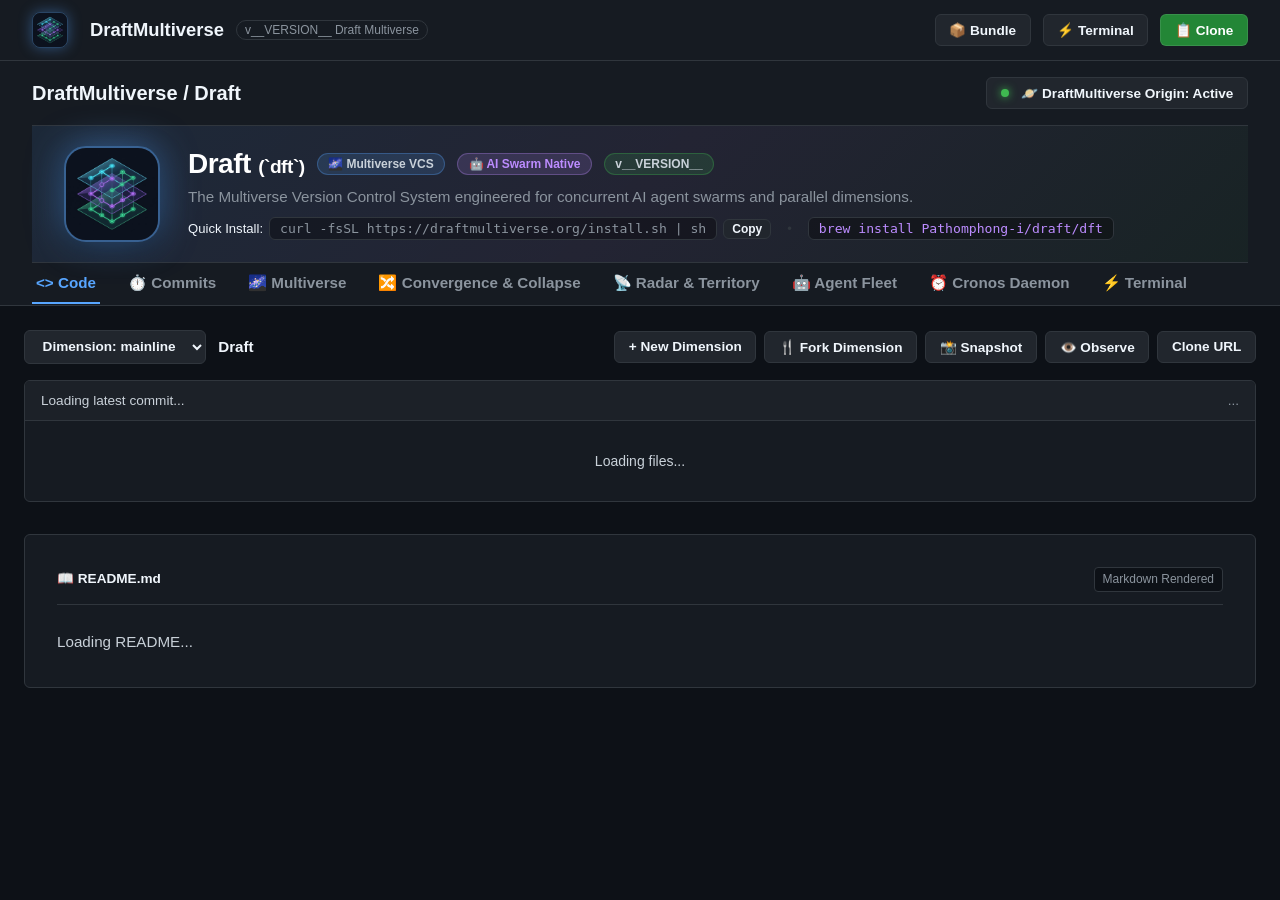
==== commit 2b70feb1: "feat(self-host): complete DraftMultiverse web platform and DaftIgnore dimension/snapshot pruning" ====
--- a/crates/daft-cli/src/commands/dashboard.html
+++ b/crates/daft-cli/src/commands/dashboard.html
@@ -491,9 +491,10 @@
         <a href="/" class="brand">
             <img src="/docs/assets/draft_icon.svg" style="width: 36px; height: 36px; border-radius: 8px; margin-right: 10px; vertical-align: middle; box-shadow: 0 0 14px rgba(88,166,255,0.4); border: 1px solid rgba(88,166,255,0.3);" alt="Draft Logo" />
             <div class="repo-title">DraftMultiverse</div>
-            <span class="repo-badge">v0.1.0 Draft Multiverse</span>
+            <span class="repo-badge">v__VERSION__ Draft Multiverse</span>
         </a>
         <div style="display: flex; align-items: center; gap: 0.75rem;">
+            <a class="btn" href="/api/bundle" style="text-decoration: none;">📦 Bundle</a>
             <button class="btn" onclick="switchTab('terminal')">⚡ Terminal</button>
             <button class="btn btn-primary" onclick="copyClone()">📋 Clone</button>
         </div>
@@ -520,7 +521,7 @@
                     <h1 style="font-size: 1.75rem; font-weight: 800; margin: 0; color: #fff; letter-spacing: -0.5px;">Draft <span style="color: var(--cyan); font-weight: 600; font-size: 1.2rem;">(`dft`)</span></h1>
                     <span style="font-size: 0.75rem; background: rgba(88, 166, 255, 0.15); color: var(--cyan); border: 1px solid rgba(88, 166, 255, 0.3); padding: 0.2rem 0.65rem; border-radius: 12px; font-weight: 600;">🌌 Multiverse VCS</span>
                     <span style="font-size: 0.75rem; background: rgba(188, 140, 255, 0.15); color: var(--quantum-violet); border: 1px solid rgba(188, 140, 255, 0.3); padding: 0.2rem 0.65rem; border-radius: 12px; font-weight: 600;">🤖 AI Swarm Native</span>
-                    <span style="font-size: 0.75rem; background: rgba(63, 185, 80, 0.15); color: var(--emerald); border: 1px solid rgba(63, 185, 80, 0.3); padding: 0.2rem 0.65rem; border-radius: 12px; font-weight: 600;">v0.1.0</span>
+                    <span style="font-size: 0.75rem; background: rgba(63, 185, 80, 0.15); color: var(--emerald); border: 1px solid rgba(63, 185, 80, 0.3); padding: 0.2rem 0.65rem; border-radius: 12px; font-weight: 600;">v__VERSION__</span>
                 </div>
                 <p style="margin: 0 0 0.6rem 0; color: var(--text-muted); font-size: 0.95rem; line-height: 1.45;">
                     The Multiverse Version Control System engineered for concurrent AI agent swarms and parallel dimensions.
@@ -567,8 +568,11 @@
                         <span>Draft</span>
                     </div>
                 </div>
-                <div style="display: flex; gap: 0.5rem;">
+                <div style="display: flex; gap: 0.5rem; flex-wrap: wrap;">
                     <button class="btn" onclick="promptNewDim()">+ New Dimension</button>
+                    <button class="btn" onclick="promptForkDim()">🍴 Fork Dimension</button>
+                    <button class="btn" onclick="promptSnapshot()">📸 Snapshot</button>
+                    <button class="btn" onclick="runCmd(`observe status ${currentDim}`)">👁️ Observe</button>
                     <button class="btn" onclick="copyCloneCmd()">Clone URL</button>
                 </div>
             </div>
@@ -710,24 +714,29 @@
             </div>
         </section>
 
-        <!-- TAB 4: CONVERGENCE & COLLAPSE (PR EQUIVALENT) -->
+        <!-- TAB 4: CONVERGENCE, COLLAPSE, ENTANGLEMENT & REMOTE INTEROP -->
         <section id="view-convergence" class="tab-content">
             <div class="toolbar">
-                <div style="font-size: 1.1rem; font-weight: 600;">Parallel Convergence &amp; Wavefunction Collapse</div>
-                <div style="display: flex; gap: 0.5rem;">
-                    <button class="btn" onclick="runCmd('foresee')">🔮 Dry-Run Conflict Check</button>
-                </div>
-            </div>
-            <div style="display: grid; grid-template-columns: 1fr 1fr; gap: 1.5rem;">
-                <div class="file-box" style="padding: 1.5rem;">
-                    <h3 style="margin-bottom: 0.75rem;">🌌 Wavefunction Collapse</h3>
+                <div style="font-size: 1.1rem; font-weight: 600;">Parallel Convergence, Entanglement &amp; Remote Interop</div>
+                <div style="display: flex; gap: 0.5rem; flex-wrap: wrap;">
+                    <button class="btn" onclick="promptForesee()">🔮 Foresee 3-Way Check</button>
+                    <button class="btn" onclick="promptOverlap()">🔀 Overlap Check</button>
+                    <button class="btn" onclick="runCmd('entropy')">⚡ Entropy Score</button>
+                </div>
+            </div>
+            <div style="display: grid; grid-template-columns: 1fr 1fr; gap: 1.5rem; margin-bottom: 1.5rem;">
+                <div class="file-box" style="padding: 1.5rem; margin-bottom: 0;">
+                    <h3 style="margin-bottom: 0.75rem;">🌌 Wavefunction Collapse (`dft collapse`)</h3>
                     <p style="font-size: 0.85rem; color: var(--text-muted); margin-bottom: 1.25rem;">
                         Collapse all concurrent active dimensions down into mainline, applying 3-way reconciliation across spacetime.
                     </p>
-                    <button class="btn btn-primary" onclick="runCmd('collapse')">Execute dft collapse</button>
-                </div>
-                <div class="file-box" style="padding: 1.5rem;">
-                    <h3 style="margin-bottom: 0.75rem;">🔀 Multi-Dimension Convergence</h3>
+                    <div style="display: flex; gap: 0.5rem;">
+                        <button class="btn btn-primary" onclick="runCmd('collapse')">Execute dft collapse</button>
+                        <button class="btn" onclick="runCmd('collapse --dry-run')">Dry-Run Collapse</button>
+                    </div>
+                </div>
+                <div class="file-box" style="padding: 1.5rem; margin-bottom: 0;">
+                    <h3 style="margin-bottom: 0.75rem;">🔀 Multi-Dimension Convergence (`dft converge`)</h3>
                     <p style="font-size: 0.85rem; color: var(--text-muted); margin-bottom: 1.25rem;">
                         Converge specific parallel dimensions into a unified target branch.
                     </p>
@@ -735,7 +744,44 @@
                         <input type="text" id="convergeSourceInput" class="btn" style="flex: 1; text-align: left;" placeholder="Source dimension (e.g. agent-quantum)">
                         <input type="text" id="convergeTargetInput" class="btn" style="flex: 1; text-align: left;" placeholder="Target (e.g. mainline)">
                     </div>
-                    <button class="btn" onclick="executeConverge()">Execute dft converge</button>
+                    <button class="btn btn-primary" onclick="executeConverge()">Execute dft converge</button>
+                </div>
+                <div class="file-box" style="padding: 1.5rem; margin-bottom: 0;">
+                    <h3 style="margin-bottom: 0.75rem;">⛓️ Cascade, Weave &amp; Splice (`dft cascade / weave / splice`)</h3>
+                    <p style="font-size: 0.85rem; color: var(--text-muted); margin-bottom: 1.25rem;">
+                        Domino propagation across dependent dimensions, causal commit interleaving, or surgical range transplantation.
+                    </p>
+                    <div style="display: flex; gap: 0.5rem; flex-wrap: wrap;">
+                        <button class="btn" onclick="promptCascade()">⛓️ Cascade</button>
+                        <button class="btn" onclick="promptWeave()">🧬 Weave</button>
+                        <button class="btn" onclick="promptSplice()">✂️ Splice</button>
+                    </div>
+                </div>
+                <div class="file-box" style="padding: 1.5rem; margin-bottom: 0;">
+                    <h3 style="margin-bottom: 0.75rem;">🔗 Quantum Entanglement &amp; Snapshots (`dft entangle / snapshot`)</h3>
+                    <p style="font-size: 0.85rem; color: var(--text-muted); margin-bottom: 1.25rem;">
+                        Bi-directional live file synchronization rules and immutable point-in-time workspace snapshots.
+                    </p>
+                    <div style="display: flex; gap: 0.5rem; flex-wrap: wrap;">
+                        <button class="btn" onclick="promptEntangle()">🔗 Entangle Files</button>
+                        <button class="btn" onclick="runCmd('entangle --list')">📋 List Entanglements</button>
+                        <button class="btn" onclick="promptSnapshot()">📸 Create Snapshot</button>
+                        <button class="btn" onclick="runCmd('snapshot list')">🗂️ List Snapshots</button>
+                    </div>
+                </div>
+            </div>
+            <div class="file-box" style="padding: 1.5rem;">
+                <h3 style="margin-bottom: 0.75rem;">🪐 Decentralized Remote Sync, Portable Bundles &amp; Git Bridge (`dft push / pull / bundle / export / compat`)</h3>
+                <p style="font-size: 0.85rem; color: var(--text-muted); margin-bottom: 1rem;">
+                    Synchronize dimensions with DraftMultiverse remotes, create portable CAS archives, or run bidirectional Git bridge translation (<span id="gitBridgeCountBadge">0</span> mapped objects).
+                </p>
+                <div style="display: flex; gap: 0.5rem; flex-wrap: wrap;">
+                    <button class="btn btn-primary" onclick="runCmd(`push origin ${currentDim}`)">⬆️ Push Active Dimension</button>
+                    <button class="btn" onclick="runCmd(`pull origin ${currentDim}`)">⬇️ Pull Active Dimension</button>
+                    <button class="btn" onclick="runCmd('remote -v')">🌐 Remotes</button>
+                    <a class="btn" href="/api/bundle" style="text-decoration: none;">📦 Download CAS Bundle</a>
+                    <button class="btn" onclick="runCmd('export git')">🐙 Export Git Bridge</button>
+                    <button class="btn" onclick="runCmd('compat git-bridge')">🔍 Git Bridge Status</button>
                 </div>
             </div>
         </section>
@@ -744,23 +790,30 @@
         <section id="view-radar" class="tab-content">
             <div class="toolbar">
                 <div style="font-size: 1.1rem; font-weight: 600;">Cross-Dimensional Radar &amp; Territory Claims</div>
-                <div style="display: flex; gap: 0.5rem;">
+                <div style="display: flex; gap: 0.5rem; flex-wrap: wrap;">
+                    <button class="btn" onclick="loadRadarTelemetry()">🔄 Refresh Telemetry</button>
                     <button class="btn" onclick="runCmd('radar --hot')">📡 Radar --hot</button>
-                    <button class="btn" onclick="runCmd('foresee')">🔮 Foresee</button>
+                    <button class="btn" onclick="promptForesee()">🔮 Foresee</button>
+                    <button class="btn" onclick="promptOverlap()">🔀 Overlap</button>
                     <button class="btn" onclick="runCmd('entropy')">⚡ Entropy</button>
                     <button class="btn" onclick="promptClaim()">🔒 Claim Path</button>
                     <button class="btn" onclick="promptFence()">🚧 Fence Path</button>
-                </div>
-            </div>
-            <div style="display: grid; grid-template-columns: 1fr 1fr; gap: 1.5rem;">
-                <div class="file-box" style="padding: 1.25rem;">
-                    <h3 style="margin-bottom: 0.75rem;">🔒 Claimed Territories</h3>
+                    <button class="btn" onclick="runCmd('yield --all')">🔓 Yield All</button>
+                </div>
+            </div>
+            <div style="display: grid; grid-template-columns: 1fr 1fr; gap: 1.5rem; margin-bottom: 1.5rem;">
+                <div class="file-box" style="padding: 1.25rem; margin-bottom: 0;">
+                    <h3 style="margin-bottom: 0.75rem;">🔒 Claimed Territories (`dft claim / yield`)</h3>
                     <div id="territoryClaimsList" style="font-size: 0.85rem; color: var(--text-muted); line-height: 1.6;">None</div>
                 </div>
-                <div class="file-box" style="padding: 1.25rem;">
-                    <h3 style="margin-bottom: 0.75rem;">🚧 Boundary Fences</h3>
+                <div class="file-box" style="padding: 1.25rem; margin-bottom: 0;">
+                    <h3 style="margin-bottom: 0.75rem;">🚧 Boundary Fences (`dft fence`)</h3>
                     <div id="territoryFencesList" style="font-size: 0.85rem; color: var(--text-muted); line-height: 1.6;">None</div>
                 </div>
+            </div>
+            <div class="file-box" style="padding: 1.25rem;">
+                <h3 style="margin-bottom: 0.75rem;">📡 Live Multiverse Telemetry (Radar / Entropy / Foresee / Overlap)</h3>
+                <pre id="radarLiveOutput" style="background: #0d1117; padding: 1rem; border-radius: 6px; border: 1px solid var(--border); font-family: monospace; font-size: 0.82rem; color: #7ee787; white-space: pre-wrap; max-height: 360px; overflow: auto;">Loading radar telemetry...</pre>
             </div>
         </section>
 
@@ -768,8 +821,9 @@
         <section id="view-agents" class="tab-content">
             <div class="toolbar">
                 <div style="font-size: 1.1rem; font-weight: 600;">AI &amp; Human Agent Fleet</div>
-                <div style="display: flex; gap: 0.5rem;">
-                    <button class="btn" onclick="promptRegisterAgent()">+ Register Agent</button>
+                <div style="display: flex; gap: 0.5rem; flex-wrap: wrap;">
+                    <button class="btn" onclick="runCmd('agent status')">📊 Fleet Status</button>
+                    <button class="btn btn-primary" onclick="promptRegisterAgent()">+ Register Agent</button>
                     <button class="btn" onclick="promptSendMessage()">✉️ Dispatch Message</button>
                 </div>
             </div>
@@ -785,6 +839,7 @@
                 <div style="display: flex; gap: 0.5rem;">
                     <button class="btn btn-primary" onclick="runCmd('cronos start')">Start Daemon</button>
                     <button class="btn btn-danger" onclick="runCmd('cronos stop')">Stop Daemon</button>
+                    <button class="btn" onclick="runCmd('cronos status')">Daemon Status</button>
                     <button class="btn" onclick="runCmd('cronos log')">View Event Log</button>
                 </div>
             </div>
@@ -805,7 +860,7 @@
                     <span>⚡ DraftMultiverse Interactive Console</span>
                     <span id="termStatus" style="color: var(--success); font-weight: bold;">READY</span>
                 </div>
-                <div class="terminal-body" id="termBody">DraftMultiverse v0.1.0 Ready. Type any dft command (e.g. status, radar, foresee, timeline, dimension)</div>
+                <div class="terminal-body" id="termBody">DraftMultiverse v__VERSION__ Ready. Type any dft command (e.g. status, radar, foresee, overlap, entropy, timeline, dimension, agent, bundle, export)</div>
                 <div class="terminal-input-row">
                     <span style="color: var(--quantum-violet); font-weight: 700; margin-right: 0.5rem;">dft$</span>
                     <input type="text" class="term-input" id="termInput" placeholder="Enter command..." autofocus>
@@ -817,6 +872,7 @@
     <script>
         let currentPath = "";
         let currentDim = "__ACTIVE_DIM__";
+        let repoStateCache = null;
         const rawReadme = __README_JSON__;
 
         function switchTab(tabId) {
@@ -833,6 +889,9 @@
                 loadTimeline();
             } else if (tabId === 'commits') {
                 loadCommits();
+            } else if (tabId === 'radar') {
+                fetchState();
+                loadRadarTelemetry();
             }
         }
 
@@ -1036,7 +1095,13 @@
             try {
                 const res = await fetch('/api/state');
                 const state = await res.json();
+                repoStateCache = state;
                 currentDim = state.active_dimension;
+
+                const bridgeBadge = document.getElementById('gitBridgeCountBadge');
+                if (bridgeBadge) {
+                    bridgeBadge.textContent = state.git_bridge_entries || 0;
+                }
 
                 // Populate Dim Select
                 const sel = document.getElementById('dimSelect');
@@ -1049,31 +1114,62 @@
                     sel.appendChild(opt);
                 });
 
-                // Territory
-                const claims = Object.keys(state.territory.claims || {});
-                document.getElementById('territoryClaimsList').innerHTML = claims.length > 0
-                    ? claims.map(c => `<div>🔒 <code>${c}</code> (claimed) <button class="btn" style="padding: 0.1rem 0.4rem; font-size: 0.7rem; margin-left: 0.5rem;" onclick="runCmd('yield ${c}')">Yield</button></div>`).join('')
+                // Territory Claims
+                const rawClaims = state.territory && state.territory.claims
+                    ? (Array.isArray(state.territory.claims.claims)
+                        ? state.territory.claims.claims
+                        : (Array.isArray(state.territory.claims) ? state.territory.claims : []))
+                    : [];
+                document.getElementById('territoryClaimsList').innerHTML = rawClaims.length > 0
+                    ? rawClaims.map(c => {
+                        const path = c.path_pattern || c.path || c;
+                        const holder = c.agent_id ? ` by <strong>${c.agent_id}</strong>` : '';
+                        const dim = c.dimension ? ` in <code>${c.dimension}</code>` : '';
+                        return `<div style="display:flex; justify-content:space-between; align-items:center; padding: 0.3rem 0; border-bottom: 1px solid var(--border);">
+                            <span>🔒 <code>${path}</code>${holder}${dim}</span>
+                            <button class="btn" style="padding: 0.15rem 0.5rem; font-size: 0.72rem;" onclick="runCmd('yield ${path}')">Yield</button>
+                        </div>`;
+                    }).join('')
                     : 'No active file claims.';
-                const fences = state.territory.fences || [];
-                document.getElementById('territoryFencesList').innerHTML = fences.length > 0
-                    ? fences.map(f => `<div>🚧 <code>${f}</code> (hard boundary fence)</div>`).join('')
+
+                // Territory Fences
+                const rawFences = state.territory && state.territory.fences
+                    ? (Array.isArray(state.territory.fences.fences)
+                        ? state.territory.fences.fences
+                        : (Array.isArray(state.territory.fences) ? state.territory.fences : []))
+                    : [];
+                document.getElementById('territoryFencesList').innerHTML = rawFences.length > 0
+                    ? rawFences.map(f => {
+                        const path = f.path_pattern || f.path || f;
+                        const owner = f.owner_dimension ? ` (owner: <code>${f.owner_dimension}</code>)` : '';
+                        return `<div style="display:flex; justify-content:space-between; align-items:center; padding: 0.3rem 0; border-bottom: 1px solid var(--border);">
+                            <span>🚧 <code>${path}</code>${owner}</span>
+                            <button class="btn" style="padding: 0.15rem 0.5rem; font-size: 0.72rem;" onclick="runCmd('fence --unfence ${path}')">Unfence</button>
+                        </div>`;
+                    }).join('')
                     : 'No active boundary fences.';
 
                 // Agents
                 const fleetBox = document.getElementById('agentFleetBox');
                 if (state.agents && state.agents.length > 0) {
-                    fleetBox.innerHTML = state.agents.map(a => `
+                    fleetBox.innerHTML = state.agents.map(a => {
+                        const agentId = a.id || a.name || a.agent_type || 'agent';
+                        const agentType = a.agent_type || a.kind || 'ai';
+                        const agentDim = a.dimension || 'mainline';
+                        return `
                         <div style="display: flex; justify-content: space-between; align-items: center; padding: 0.6rem 0; border-bottom: 1px solid var(--border);">
                             <div>
-                                <span>🤖 <strong>${a.name || a.agent_type || 'agent'}</strong> <span class="repo-badge">${a.agent_type || 'ai'}</span></span>
-                                <div style="color: var(--text-muted); font-size: 0.8rem; margin-top: 0.2rem;">Dimension: <code>${a.dimension || 'mainline'}</code></div>
+                                <span>🤖 <strong>${agentId}</strong> <span class="repo-badge">${agentType}</span></span>
+                                <div style="color: var(--text-muted); font-size: 0.8rem; margin-top: 0.2rem;">Dimension: <code>${agentDim}</code></div>
                             </div>
-                            <div style="display: flex; gap: 0.5rem;">
-                                <button class="btn" style="padding: 0.2rem 0.5rem; font-size: 0.75rem;" onclick="runCmd('agent read ${a.name || a.agent_type}')">Mailbox</button>
-                                <button class="btn" style="padding: 0.2rem 0.5rem; font-size: 0.75rem;" onclick="runCmd('heartbeat')">Heartbeat</button>
+                            <div style="display: flex; gap: 0.5rem; flex-wrap: wrap;">
+                                <button class="btn" style="padding: 0.2rem 0.5rem; font-size: 0.75rem;" onclick="runCmd('agent info ${agentId}')">Info</button>
+                                <button class="btn" style="padding: 0.2rem 0.5rem; font-size: 0.75rem;" onclick="promptAssignAgent('${agentId}')">Assign Dim</button>
+                                <button class="btn" style="padding: 0.2rem 0.5rem; font-size: 0.75rem;" onclick="runCmd('agent read ${agentId}')">Mailbox</button>
+                                <button class="btn" style="padding: 0.2rem 0.5rem; font-size: 0.75rem;" onclick="runCmd('heartbeat ${agentId}')">Heartbeat</button>
                             </div>
                         </div>
-                    `).join('');
+                    `}).join('');
                 } else {
                     fleetBox.innerHTML = '<div style="color: var(--text-muted); padding: 1rem 0;">No agents registered. Click "+ Register Agent" to recruit an AI agent.</div>';
                 }
@@ -1094,6 +1190,30 @@
                 }
             } catch (e) {
                 console.error(e);
+            }
+        }
+
+        async function loadRadarTelemetry() {
+            const box = document.getElementById('radarLiveOutput');
+            if (!box) return;
+            try {
+                const res = await fetch('/api/radar');
+                const data = await res.json();
+                box.textContent = [
+                    "=== 📡 RADAR HOT ZONES ===",
+                    (data.radar || "No active hot zones.").trim(),
+                    "",
+                    "=== ⚡ TIMELINE DIVERGENCE ENTROPY ===",
+                    (data.entropy || "H = 0.0000").trim(),
+                    "",
+                    "=== 🔮 PREDICTIVE 3-WAY FORESEE ===",
+                    (data.foresee || "Clean auto-merge predicted.").trim(),
+                    "",
+                    "=== 🔀 FILE & HUNK OVERLAP ===",
+                    (data.overlap || "0 overlapping files.").trim()
+                ].join("\n");
+            } catch (err) {
+                box.textContent = `Failed to load radar telemetry: ${err}`;
             }
         }
 
@@ -1222,7 +1342,8 @@
 
             const diffBtn = document.getElementById('tlInspectDiffBtn');
             diffBtn.onclick = () => {
-                viewDiff(node.id);
+                switchTab('commits');
+                viewCommitDiff(node.id);
             };
             inspector.scrollIntoView({ behavior: 'smooth', block: 'nearest' });
         }
@@ -1283,9 +1404,79 @@
             if (n) runCmd(`dimension create ${n}`);
         }
 
+        function promptForkDim() {
+            const n = prompt("New Forked Dimension Name:");
+            if (!n) return;
+            const from = prompt("Source Dimension to fork live state from:", currentDim || "mainline");
+            if (from) runCmd(`dimension fork ${n} --from ${from}`);
+        }
+
+        function promptSnapshot() {
+            const name = prompt("Snapshot Name (e.g. checkpoint-1):");
+            if (name) runCmd(`snapshot create ${name} -m "UI snapshot (${currentDim || 'mainline'})"`);
+        }
+
+        function promptObserve() {
+            const d = prompt("Dimension to observe:", currentDim || "mainline");
+            if (!d) return;
+            const f = prompt("File path to observe in dimension:", "README.md");
+            if (f) runCmd(`observe ${d} ${f}`);
+        }
+
+        function promptForesee() {
+            const d1 = prompt("First Dimension for 3-way conflict check:", currentDim !== 'mainline' ? currentDim : 'agent-quantum');
+            if (!d1) return;
+            const d2 = prompt("Second Dimension:", "mainline");
+            if (d2) runCmd(`foresee ${d1} ${d2}`);
+        }
+
+        function promptOverlap() {
+            const d1 = prompt("First Dimension for overlap check:", currentDim !== 'mainline' ? currentDim : 'agent-quantum');
+            if (!d1) return;
+            const d2 = prompt("Second Dimension:", "mainline");
+            if (d2) runCmd(`overlap ${d1} ${d2}`);
+        }
+
+        function promptCascade() {
+            const src = prompt("Source Dimension to cascade from:", "mainline");
+            if (!src) return;
+            const tgt = prompt("Target Dimension(s) (comma-separated):", "agent-quantum");
+            if (tgt) runCmd(`cascade ${src} --to ${tgt}`);
+        }
+
+        function promptWeave() {
+            const d1 = prompt("First Dimension to weave:", "agent-alpha");
+            if (!d1) return;
+            const d2 = prompt("Second Dimension to weave:", "agent-quantum");
+            if (d2) runCmd(`weave ${d1} ${d2}`);
+        }
+
+        function promptSplice() {
+            const src = prompt("Source Dimension:", "agent-quantum");
+            if (!src) return;
+            const range = prompt("Commit hash or range (start..end):");
+            if (!range) return;
+            const into = prompt("Target Dimension:", "mainline");
+            if (into) runCmd(`splice ${src} ${range} --into ${into}`);
+        }
+
+        function promptEntangle() {
+            const d1 = prompt("First Dimension:", "mainline");
+            if (!d1) return;
+            const d2 = prompt("Second Dimension:", "agent-quantum");
+            if (!d2) return;
+            const paths = prompt("Glob path pattern to entangle:", "Cargo.toml");
+            if (paths) runCmd(`entangle ${d1} ${d2} --paths ${paths}`);
+        }
+
         function promptRegisterAgent() {
             const a = prompt("Agent ID:");
             if (a) runCmd(`agent register ${a} --type ai`);
+        }
+
+        function promptAssignAgent(agentId) {
+            const d = prompt(`Assign agent '${agentId}' to dimension:`, currentDim || "mainline");
+            if (d) runCmd(`agent assign ${agentId} ${d}`);
         }
 
         function promptSendMessage() {
@@ -1295,8 +1486,8 @@
         }
 
         function promptClaim() {
-            const p = prompt("Path to claim exclusively:");
-            if (p) runCmd(`claim ${p}`);
+            const p = prompt("Path to claim:");
+            if (p) runCmd(`claim ${p} --ttl 1h`);
         }
 
         function promptFence() {
@@ -1315,7 +1506,8 @@
         }
 
         function copyClone() {
-            const cloneStr = "dft clone /Users/pathomphongphiphatsuriyawong/Workspace/DraftMultiverse";
+            const repoPath = (repoStateCache && repoStateCache.repository) ? repoStateCache.repository : window.location.origin;
+            const cloneStr = `dft clone ${repoPath}`;
             navigator.clipboard.writeText(cloneStr);
             alert("Copied: " + cloneStr);
         }
